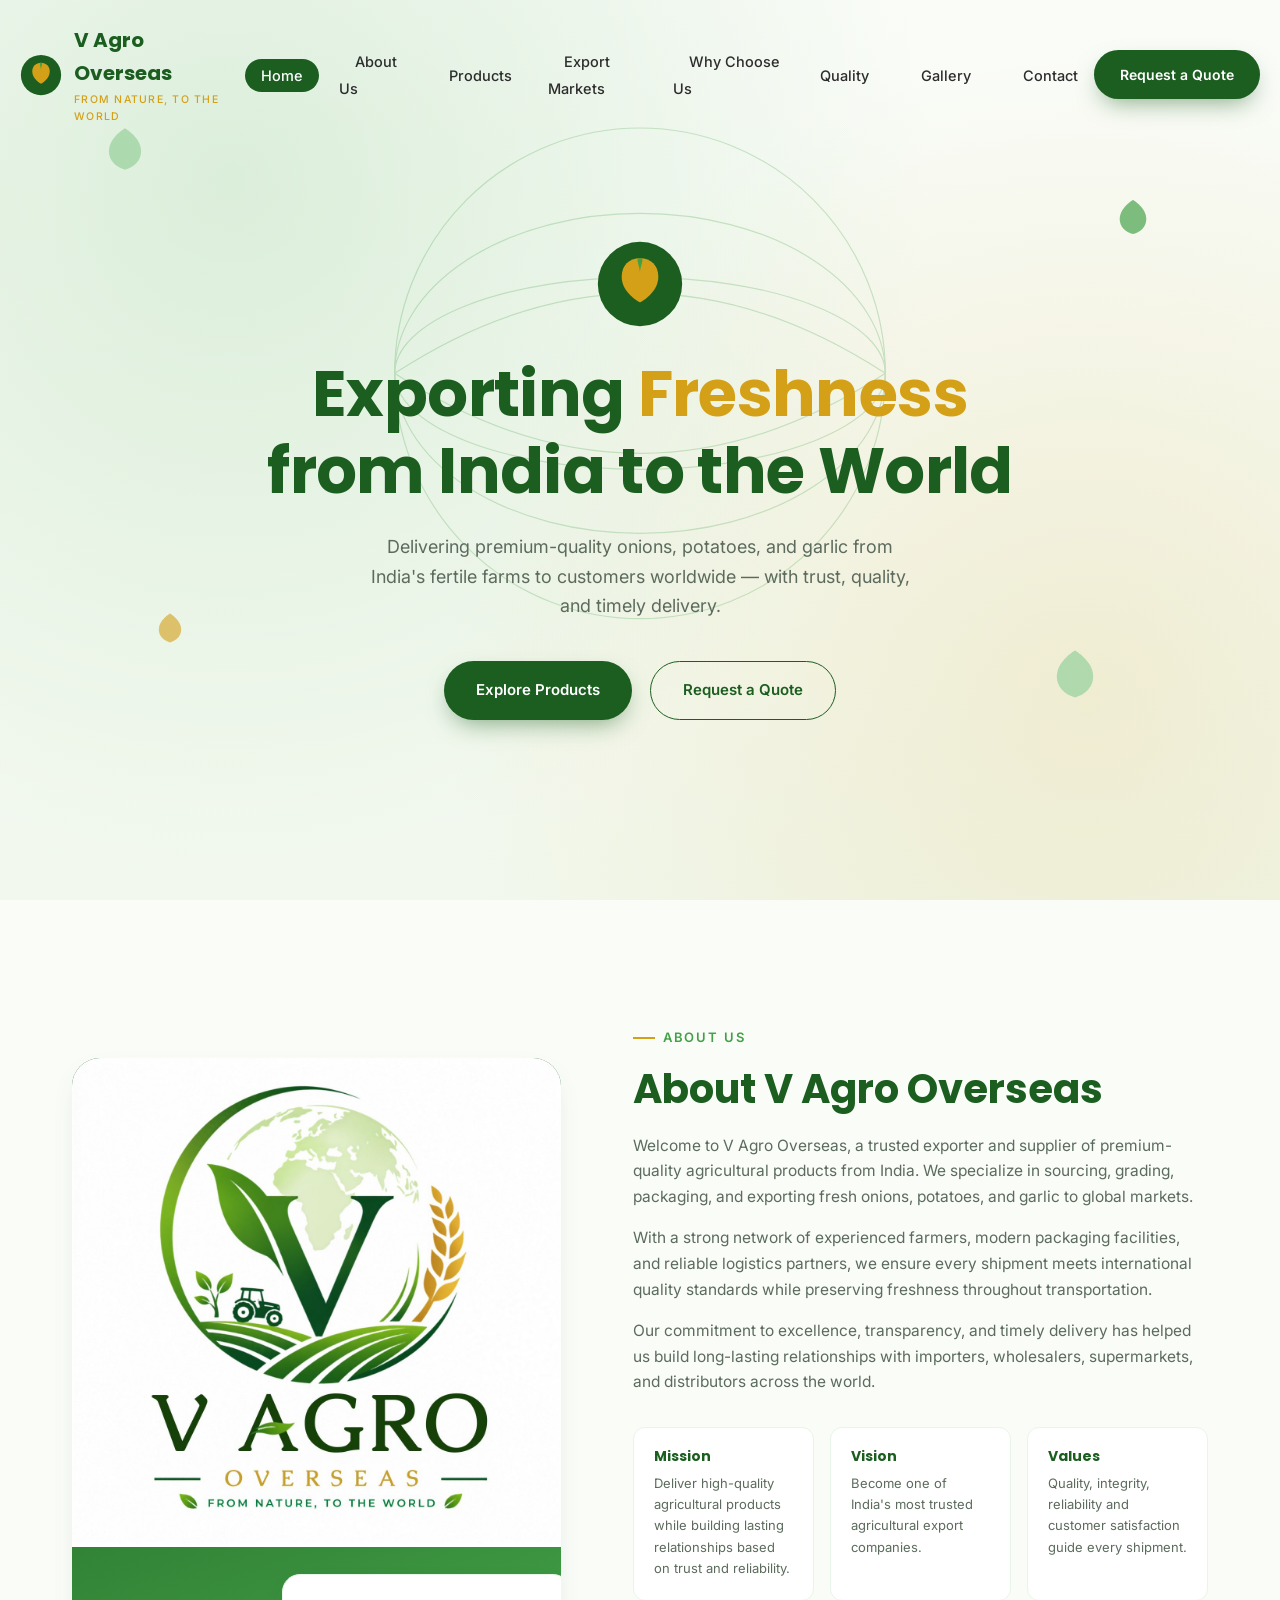
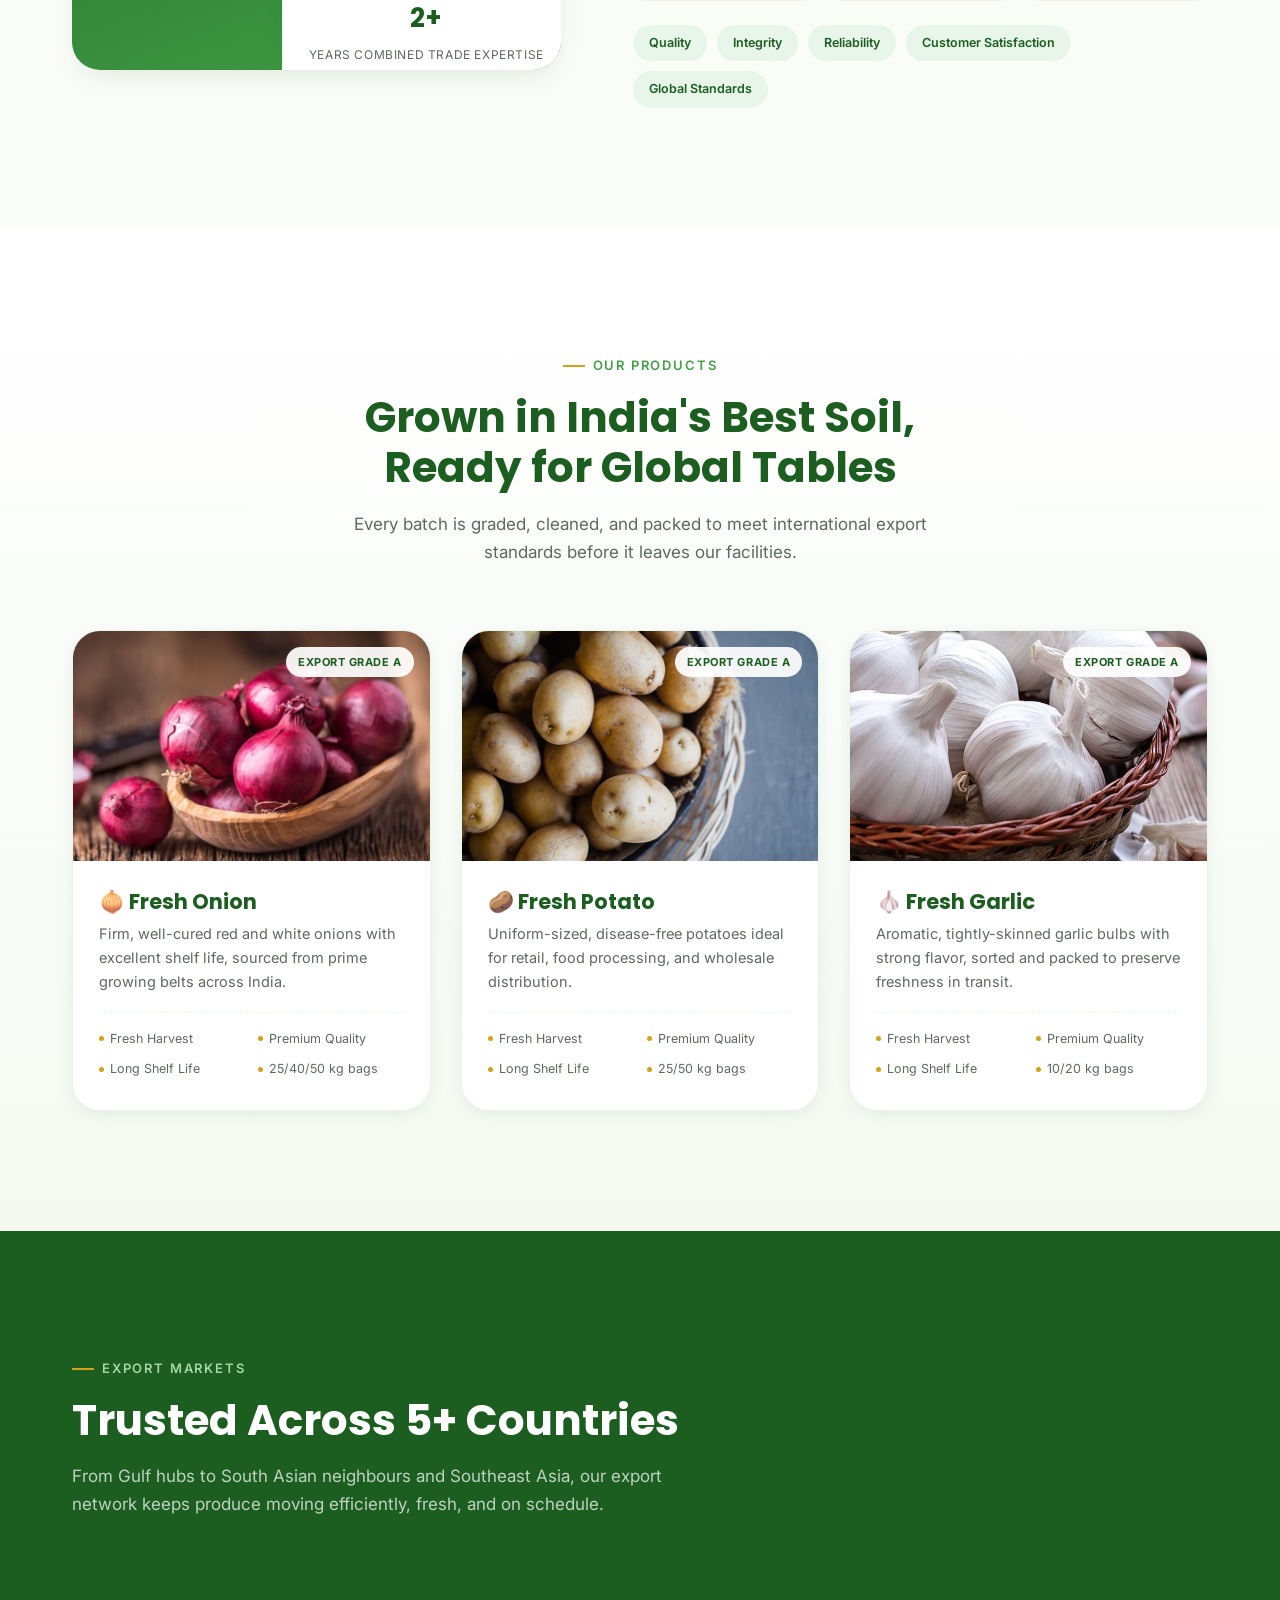
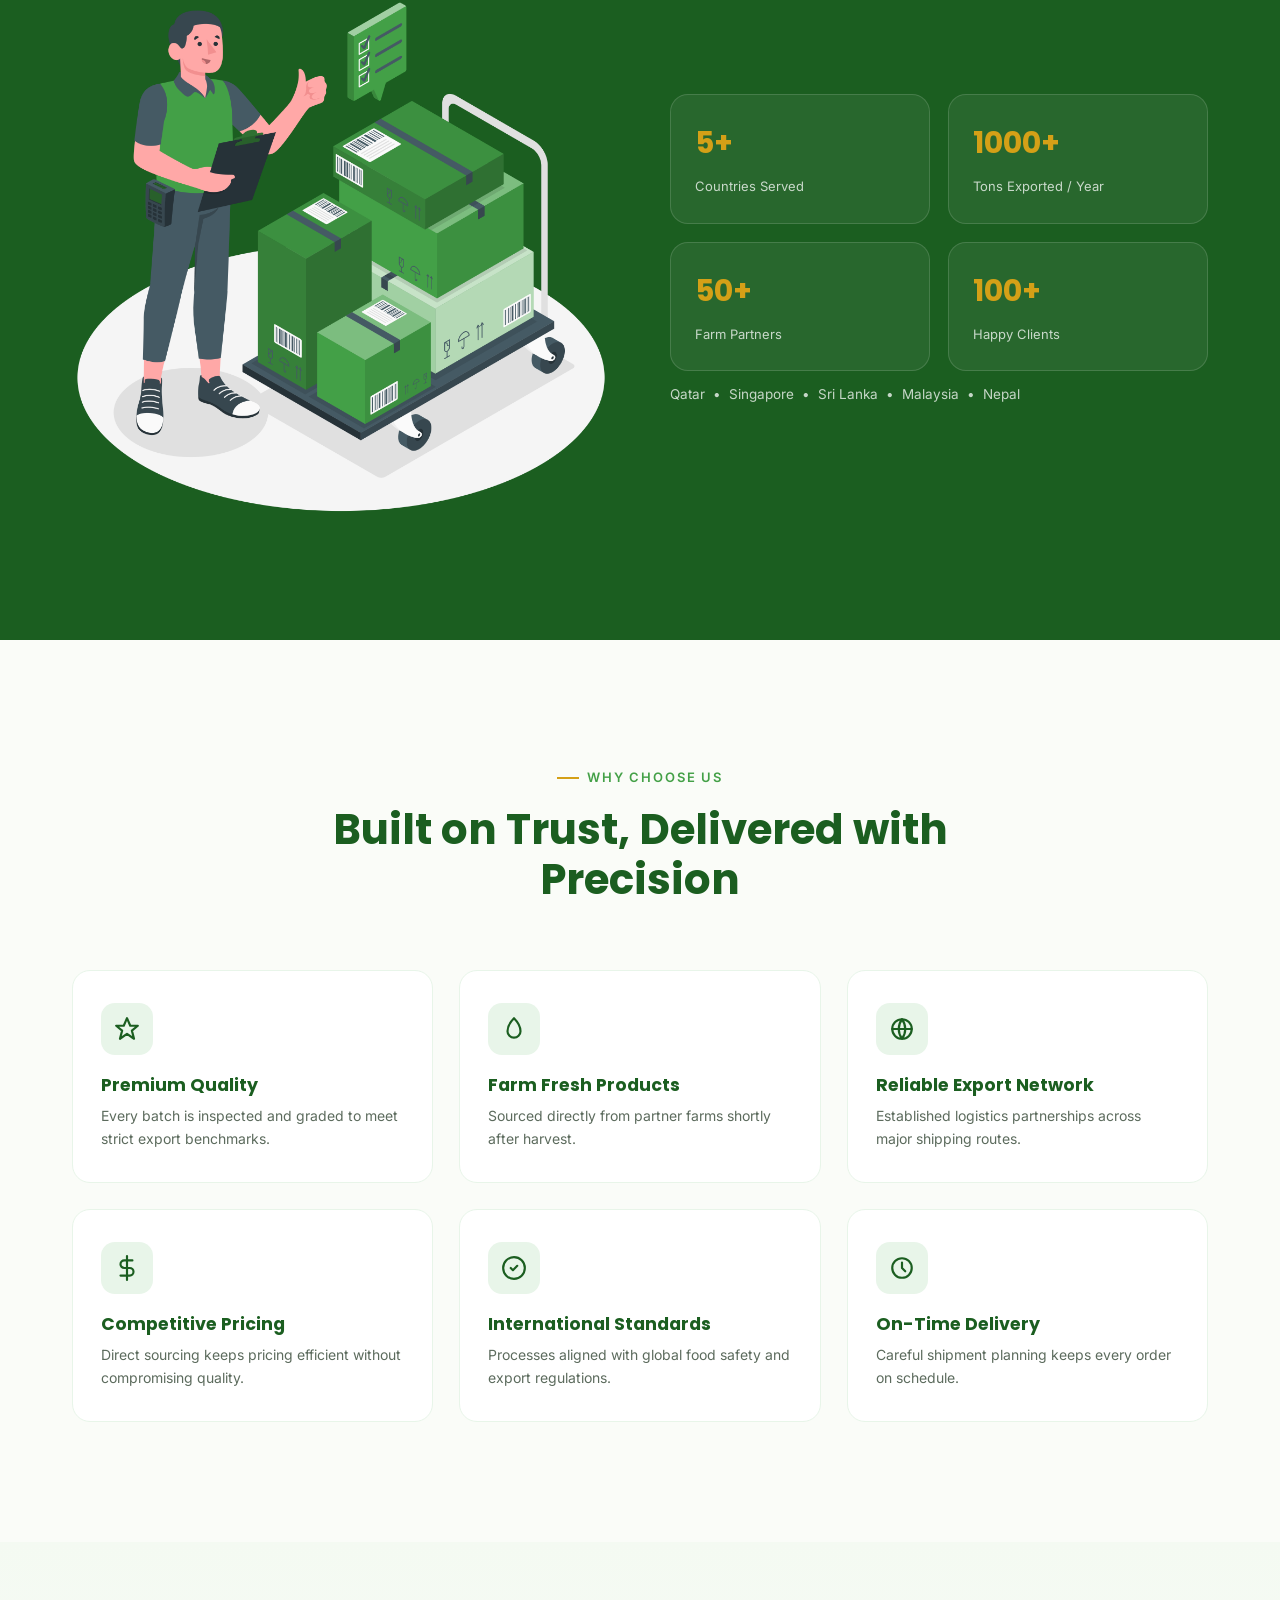
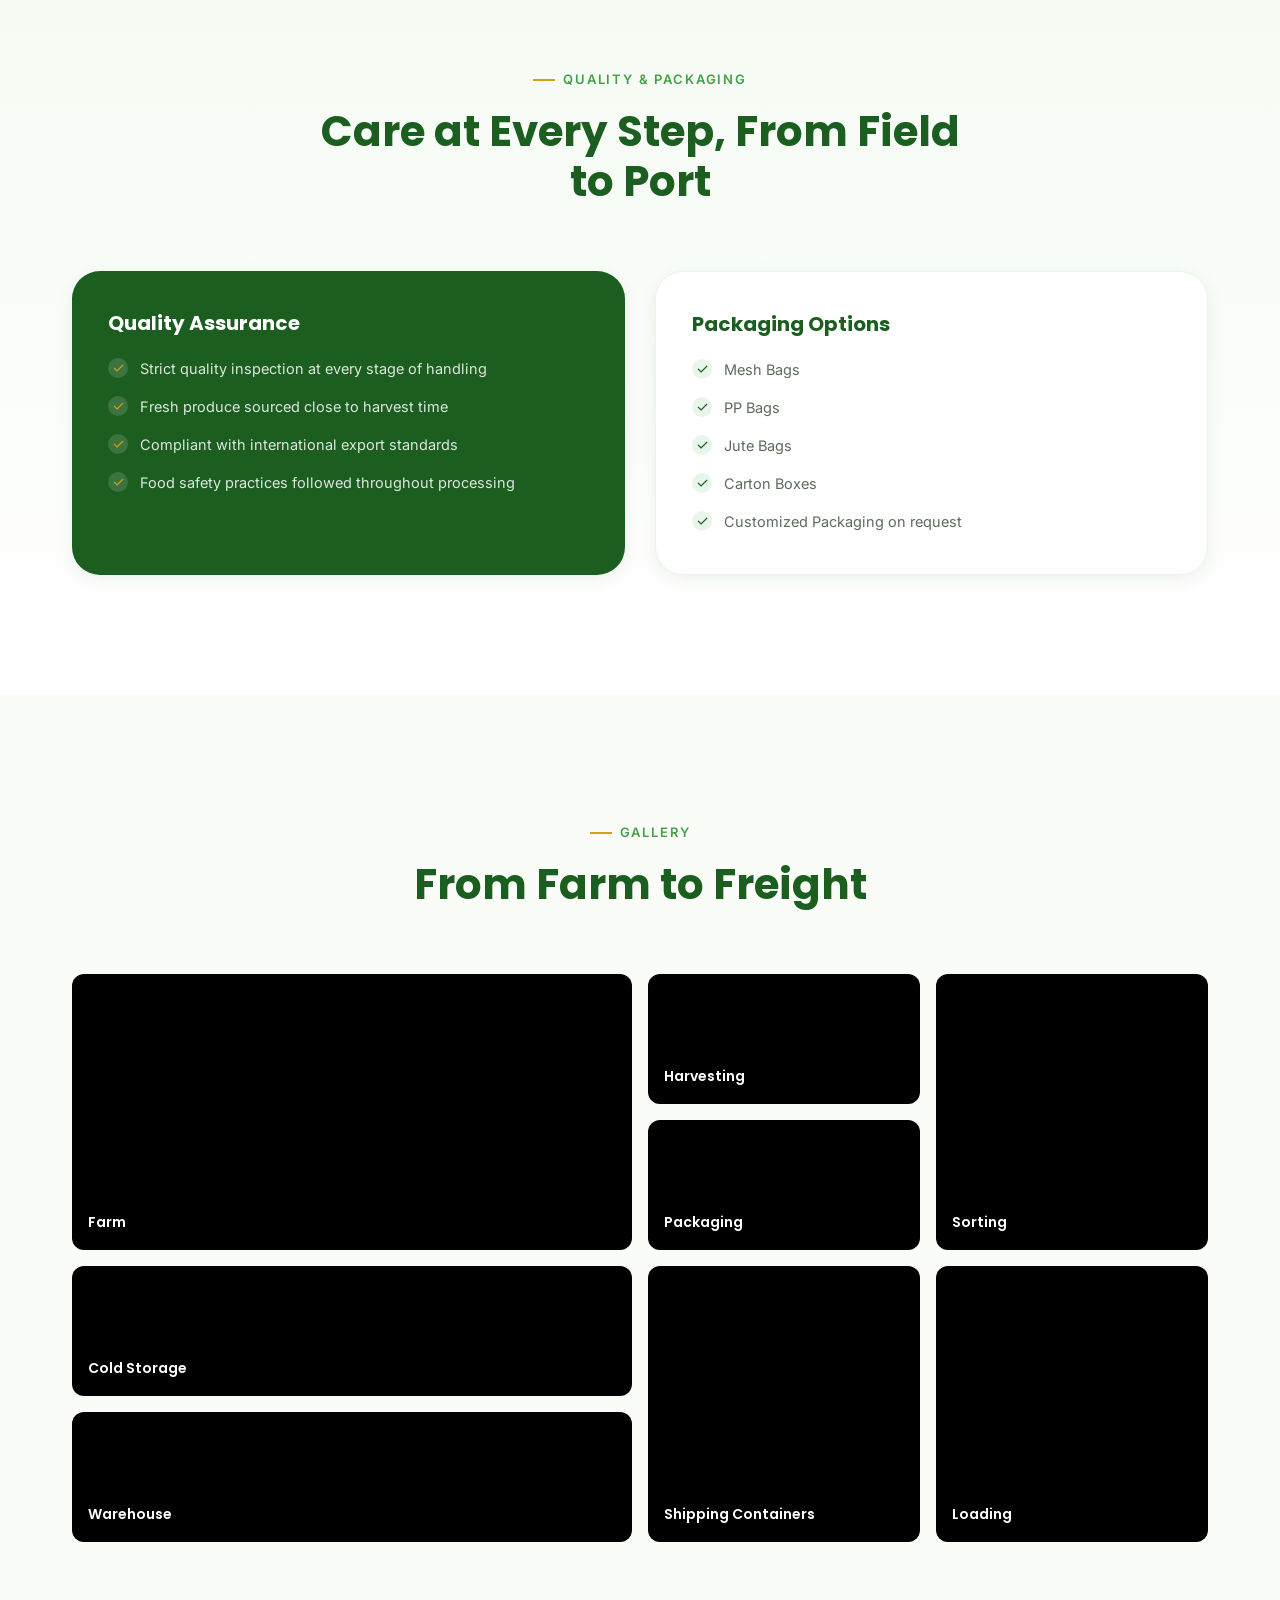
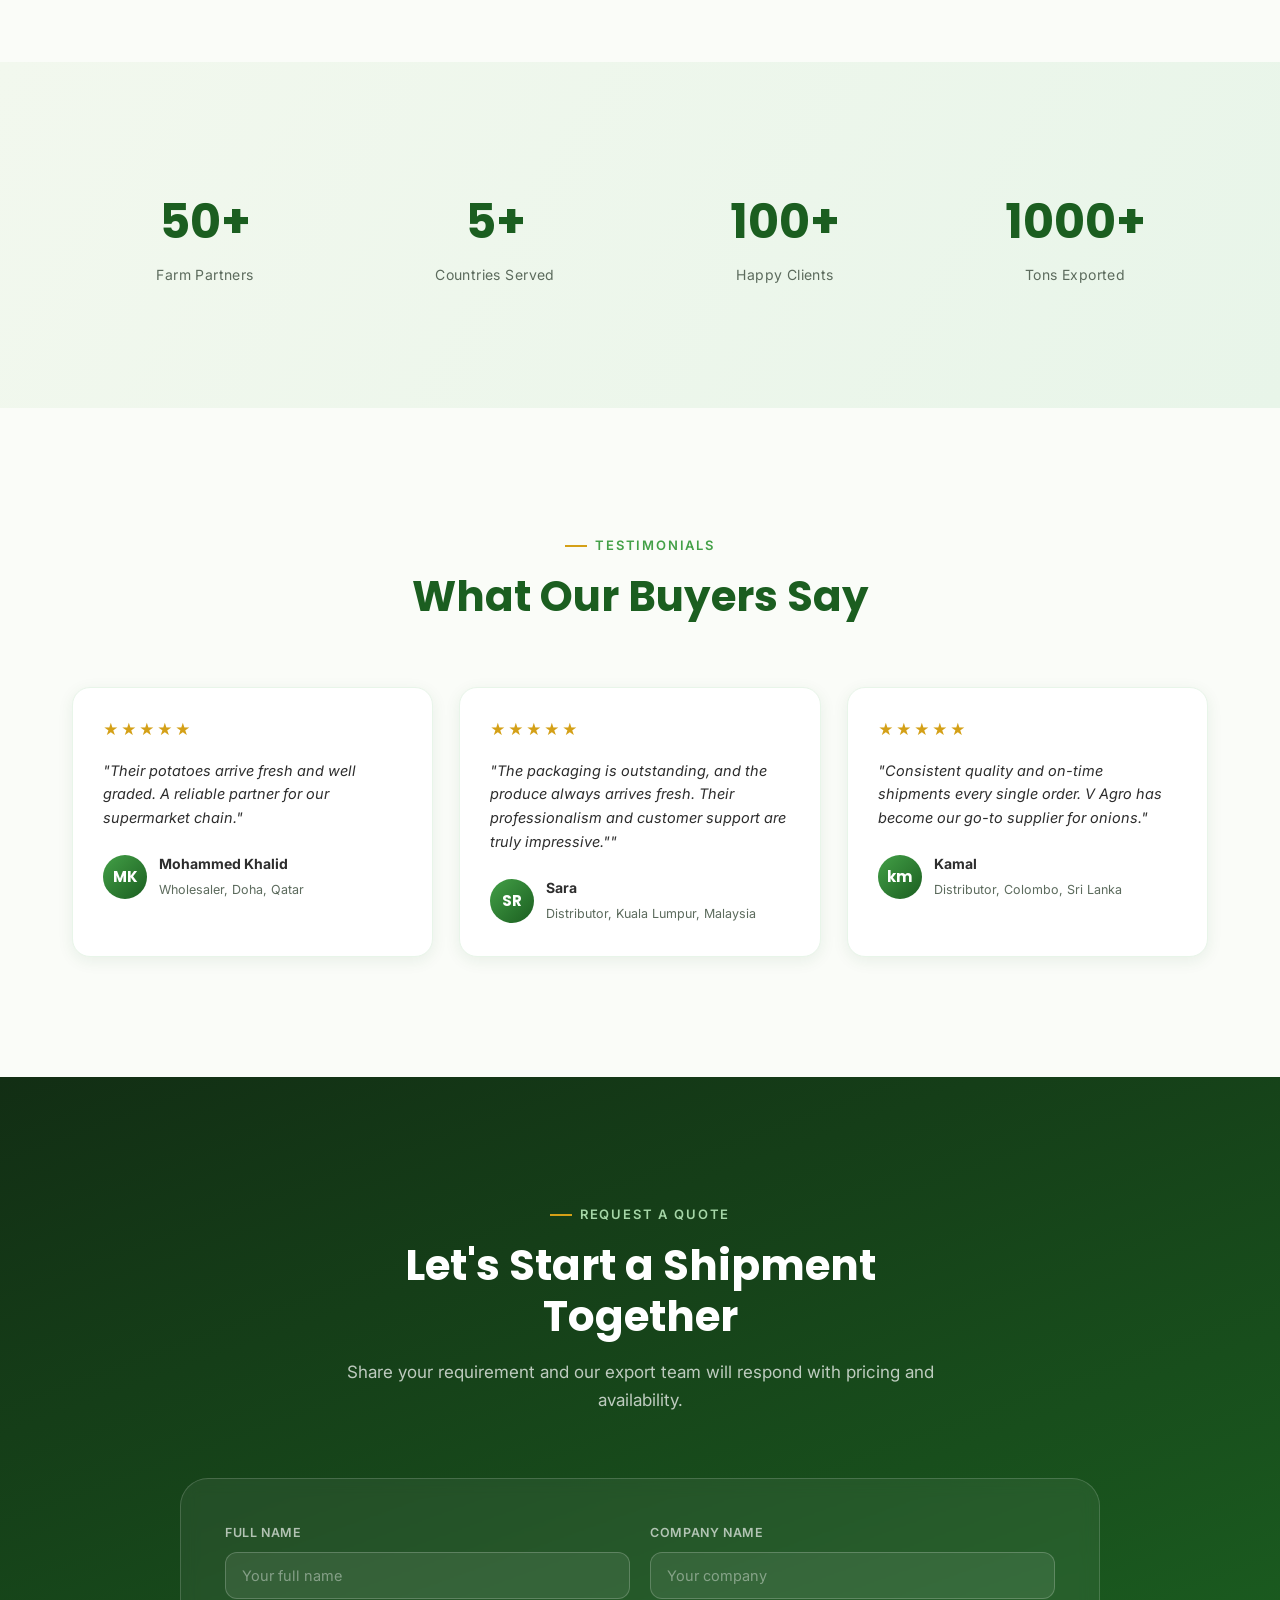
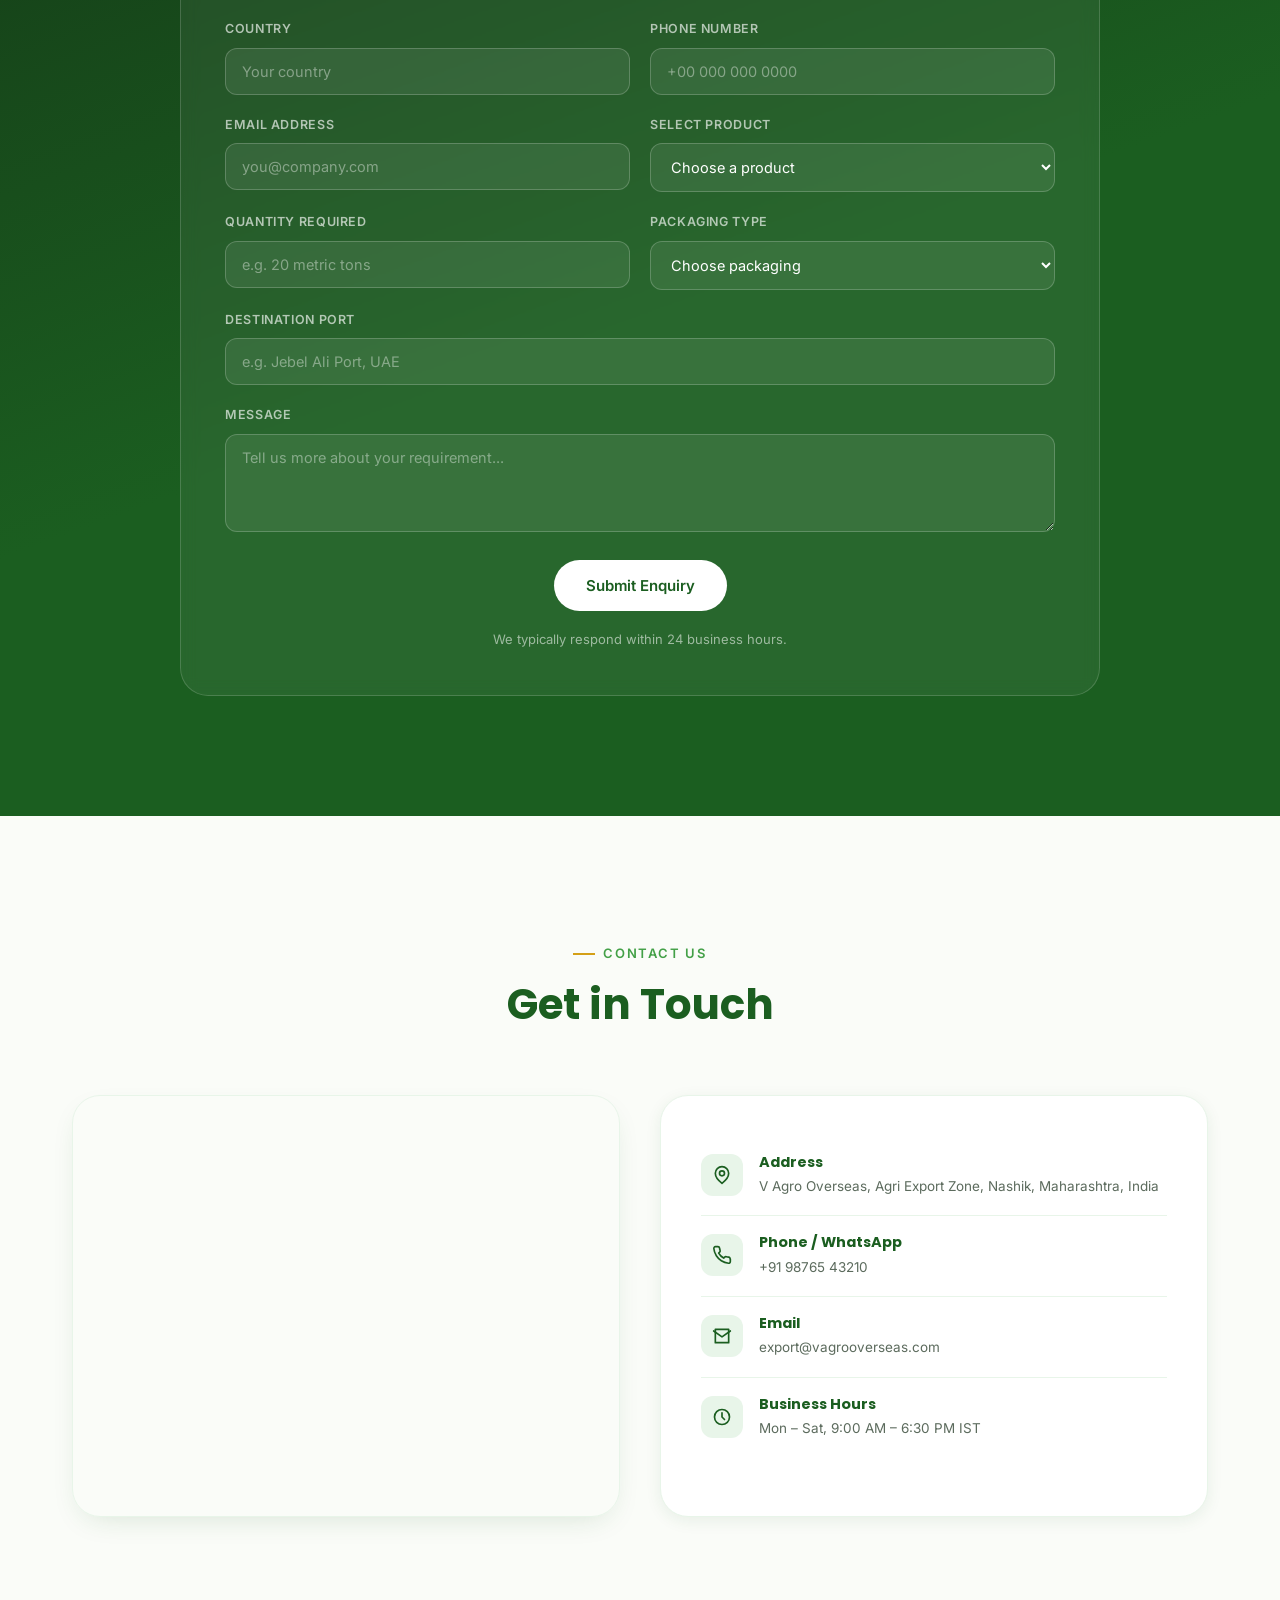
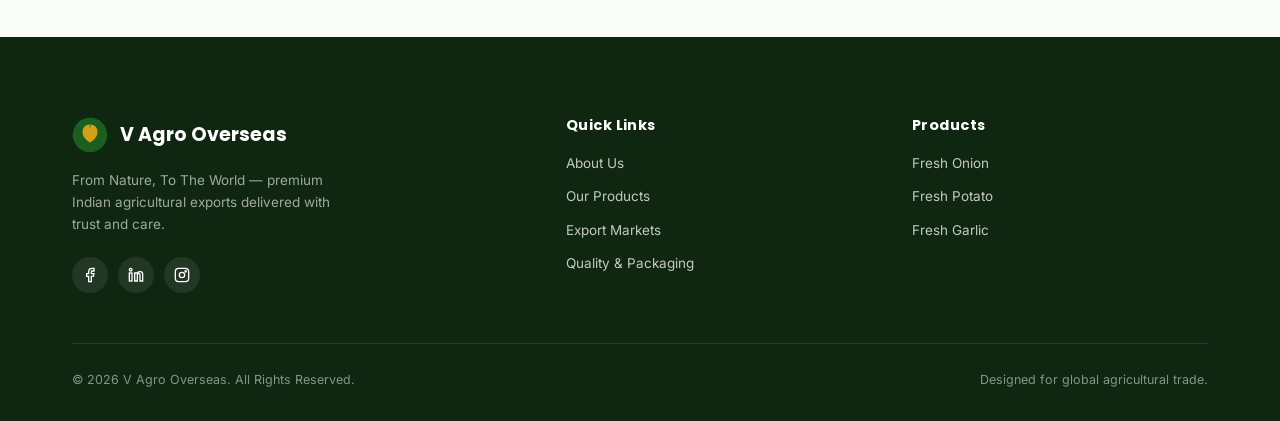
==== index.html @ 964841a9 "Rename vagro.html to index.html" ====
<!DOCTYPE html>
<html lang="en">

<head>
    <meta charset="UTF-8">
    <meta name="viewport" content="width=device-width, initial-scale=1.0">
    <title>V Agro Overseas | From Nature, To The World</title>
    <link rel="stylesheet" href="style.css">
    <meta name="description"
        content="V Agro Overseas — premium Indian exporter of fresh onions, potatoes and garlic to global markets. Trusted quality, reliable logistics, worldwide delivery.">
    <link rel="preconnect" href="https://fonts.googleapis.com">
    <link rel="preconnect" href="https://fonts.gstatic.com" crossorigin>
    <link
        href="https://fonts.googleapis.com/css2?family=Poppins:wght@500;600;700;800&family=Inter:wght@400;500;600;700&display=swap"
        rel="stylesheet">
    
    
</head>

<body>

    <!-- ================= NAV ================= -->
    <header id="siteHeader">
        <nav>
            <a href="#home" class="logo">
                <svg class="logo-mark" viewBox="0 0 48 48" fill="none">
                    <circle cx="24" cy="24" r="23" fill="#1B5E20" />
                    <path d="M24 34C24 34 14 29 14 20C14 14 18 10 24 10C30 10 34 14 34 20C34 29 24 34 24 34Z"
                        fill="#D4A017" />
                    <path d="M24 34C24 34 24 24 24 18C24 14 21 10 24 10C27 10 24 14 24 18C24 24 24 34 24 34Z"
                        fill="#43A047" />
                </svg>
                <span>V Agro Overseas<span class="logo-sub">From Nature, To The World</span></span>
            </a>
            <ul class="nav-links">
                <li><a href="#home" class="active-link">Home</a></li>
                <li><a href="#about">About Us</a></li>
                <li><a href="#products">Products</a></li>
                <li><a href="#markets">Export Markets</a></li>
                <li><a href="#why">Why Choose Us</a></li>
                <li><a href="#quality">Quality</a></li>
                <li><a href="#gallery">Gallery</a></li>
                <li><a href="#contact">Contact</a></li>
            </ul>
            <div class="nav-cta">
                <a href="#quote" class="btn btn-primary" style="padding:13px 26px;font-size:14px;">Request a Quote</a>
                <button class="burger" id="burgerBtn" aria-label="Menu"><span></span><span></span><span></span></button>
            </div>
        </nav>
    </header>

    <!-- ================= HERO ================= -->
    <section class="hero" id="home">
        <svg class="hero-watermark" viewBox="0 0 1200 700" preserveAspectRatio="xMidYMid slice">
            <g opacity="0.5" stroke="#43A047" stroke-width="1.1" fill="none">
                <circle cx="600" cy="350" r="230" />
                <ellipse cx="600" cy="350" rx="230" ry="90" />
                <ellipse cx="600" cy="350" rx="230" ry="150" />
                <path d="M370 350 Q 600 200 830 350" />
                <path d="M370 350 Q 600 500 830 350" />
            </g>
        </svg>
        <svg class="hero-leaf l1" viewBox="0 0 40 40" fill="none">
            <path d="M20 2C20 2 34 10 34 22C34 30 28 36 20 38C12 36 6 30 6 22C6 10 20 2 20 2Z" fill="#A5D6A7" />
        </svg>
        <svg class="hero-leaf l2" viewBox="0 0 40 40" fill="none">
            <path d="M20 2C20 2 34 10 34 22C34 30 28 36 20 38C12 36 6 30 6 22C6 10 20 2 20 2Z" fill="#D4A017"
                opacity=".7" />
        </svg>
        <svg class="hero-leaf l3" viewBox="0 0 40 40" fill="none">
            <path d="M20 2C20 2 34 10 34 22C34 30 28 36 20 38C12 36 6 30 6 22C6 10 20 2 20 2Z" fill="#43A047"
                opacity=".8" />
        </svg>
        <svg class="hero-leaf l4" viewBox="0 0 40 40" fill="none">
            <path d="M20 2C20 2 34 10 34 22C34 30 28 36 20 38C12 36 6 30 6 22C6 10 20 2 20 2Z" fill="#A5D6A7" />
        </svg>

        <div class="hero-inner">
            <svg class="hero-logo" viewBox="0 0 48 48" fill="none">
                <circle cx="24" cy="24" r="23" fill="#1B5E20" />
                <path d="M24 34C24 34 14 29 14 20C14 14 18 10 24 10C30 10 34 14 34 20C34 29 24 34 24 34Z"
                    fill="#D4A017" />
                <path d="M24 34C24 34 24 24 24 18C24 14 21 10 24 10C27 10 24 14 24 18C24 24 24 34 24 34Z"
                    fill="#43A047" />
            </svg>
            <h1>Exporting <span class="accent">Freshness</span><br>from India to the World</h1>
            <p class="sub">Delivering premium-quality onions, potatoes, and garlic from India's fertile farms to
                customers worldwide — with trust, quality, and timely delivery.</p>
            <div class="hero-ctas">
                <a href="#products" class="btn btn-primary">Explore Products</a>
                <a href="#quote" class="btn btn-outline">Request a Quote</a>
            </div>
        </div>
        
    </section>

    <!-- ================= ABOUT ================= -->
    <section id="about">
        <div class="container about-grid">
            <div class="about-visual reveal left">
               <img src="image/v agro.jpg.jpeg" alt="">
                <div class="about-badge">
                    <strong>2+</strong>
                    <span>Years Combined Trade Expertise</span>
                </div>
            </div>
            <div class="about-text reveal right">
                <span class="eyebrow">About Us</span>
                <h2>About V Agro Overseas</h2>
                <p>Welcome to V Agro Overseas, a trusted exporter and supplier of premium-quality agricultural products
                    from India. We specialize in sourcing, grading, packaging, and exporting fresh onions, potatoes, and
                    garlic to global markets.</p>
                <p>With a strong network of experienced farmers, modern packaging facilities, and reliable logistics
                    partners, we ensure every shipment meets international quality standards while preserving freshness
                    throughout transportation.</p>
                <p>Our commitment to excellence, transparency, and timely delivery has helped us build long-lasting
                    relationships with importers, wholesalers, supermarkets, and distributors across the world.</p>
                <div class="mvv">
                    <div class="mvv-card">
                        <h4>Mission</h4>
                        <p>Deliver high-quality agricultural products while building lasting relationships based on
                            trust and reliability.</p>
                    </div>
                    <div class="mvv-card">
                        <h4>Vision</h4>
                        <p>Become one of India's most trusted agricultural export companies.</p>
                    </div>
                    <div class="mvv-card">
                        <h4>Values</h4>
                        <p>Quality, integrity, reliability and customer satisfaction guide every shipment.</p>
                    </div>
                </div>
                <div class="values-row">
                    <span class="value-pill">Quality</span>
                    <span class="value-pill">Integrity</span>
                    <span class="value-pill">Reliability</span>
                    <span class="value-pill">Customer Satisfaction</span>
                    <span class="value-pill">Global Standards</span>
                </div>
            </div>
        </div>
    </section>

    <!-- ================= PRODUCTS ================= -->
    <section id="products" class="products-alt">
        <div class="container">
            <div class="section-head center reveal">
                <span class="eyebrow">Our Products</span>
                <h2>Grown in India's Best Soil, Ready for Global Tables</h2>
                <p>Every batch is graded, cleaned, and packed to meet international export standards before it leaves
                    our facilities.</p>
            </div>
            <div class="product-grid">

                <div class="product-card reveal zoom">
                    <div class="product-media">
                        <span class="product-grade">Export Grade A</span>
                        <img src="image/onion.jpg" alt="Onion Image">
                    </div>
                    <div class="product-body">
                        <h3>🧅 Fresh Onion</h3>
                        <p>Firm, well-cured red and white onions with excellent shelf life, sourced from prime growing
                            belts across India.</p>
                        <div class="spec-list">
                            <div>Fresh Harvest</div>
                            <div>Premium Quality</div>
                            <div>Long Shelf Life</div>
                            <div>25/40/50 kg bags</div>
                        </div>
                    </div>
                </div>

                <div class="product-card reveal zoom" style="transition-delay:.1s">
                    <div class="product-media" style="--card-color: linear-gradient(160deg,#C79A56,#8A652F);">
                        <span class="product-grade">Export Grade A</span>
                       <img src="image/potato.jpg" alt="Potato Image">
                    </div>
                    <div class="product-body">
                        <h3>🥔 Fresh Potato</h3>
                        <p>Uniform-sized, disease-free potatoes ideal for retail, food processing, and wholesale
                            distribution.</p>
                        <div class="spec-list">
                            <div>Fresh Harvest</div>
                            <div>Premium Quality</div>
                            <div>Long Shelf Life</div>
                            <div>25/50 kg bags</div>
                        </div>
                    </div>
                </div>

                <div class="product-card reveal zoom" style="transition-delay:.2s">
                    <div class="product-media" style="--card-color: linear-gradient(160deg,#E8E4D0,#B8AF8C);">
                        <span class="product-grade">Export Grade A</span>
                        <img src="image/garlic.jpg" alt="Garlic Image">
                    </div>
                    <div class="product-body">
                        <h3>🧄 Fresh Garlic</h3>
                        <p>Aromatic, tightly-skinned garlic bulbs with strong flavor, sorted and packed to preserve
                            freshness in transit.</p>
                        <div class="spec-list">
                            <div>Fresh Harvest</div>
                            <div>Premium Quality</div>
                            <div>Long Shelf Life</div>
                            <div>10/20 kg bags</div>
                        </div>
                    </div>
                </div>

            </div>
        </div>
    </section>

    <!-- ================= EXPORT MARKETS ================= -->
    <section id="markets" class="markets">
        <div class="container">
            <div class="section-head reveal">
                <span class="eyebrow">Export Markets</span>
                <h2>Trusted Across 5+ Countries</h2>
                <p>From Gulf hubs to South Asian neighbours and Southeast Asia, our export network keeps produce moving
                    efficiently, fresh, and on schedule.</p>
            </div>
            <div class="markets-grid">
                <img class="reveal zoom" src="image/checking.png" alt="Checking" width>
                <div class="reveal right">
                    <div class="market-stats">
                        <div class="market-stat"><strong>5+</strong><span>Countries Served</span></div>
                        <div class="market-stat"><strong>1000+</strong><span>Tons Exported / Year</span></div>
                        <div class="market-stat"><strong>50+</strong><span>Farm Partners</span></div>
                        <div class="market-stat"><strong>100+</strong><span>Happy Clients</span></div>
                    </div>
                    <p class="market-list"> Qatar &nbsp;•&nbsp;  Singapore
                        &nbsp;•&nbsp; Sri Lanka &nbsp;•&nbsp; Malaysia &nbsp;•&nbsp; Nepal</p>
                </div>
            </div>
        </div>
    </section>

    <!-- ================= WHY CHOOSE US ================= -->
    <section id="why">
        <div class="container">
            <div class="section-head center reveal">
                <span class="eyebrow">Why Choose Us</span>
                <h2>Built on Trust, Delivered with Precision</h2>
            </div>
            <div class="feature-grid">
                <div class="feature-card reveal">
                    <div class="feature-icon"><svg viewBox="0 0 24 24" fill="none" stroke-width="2"
                            stroke-linecap="round" stroke-linejoin="round">
                            <path d="M12 2l3 7h7l-5.5 4.5L18.5 21 12 16.5 5.5 21l2-7.5L2 9h7z" />
                        </svg></div>
                    <h3>Premium Quality</h3>
                    <p>Every batch is inspected and graded to meet strict export benchmarks.</p>
                </div>
                <div class="feature-card reveal" style="transition-delay:.05s">
                    <div class="feature-icon"><svg viewBox="0 0 24 24" fill="none" stroke-width="2"
                            stroke-linecap="round" stroke-linejoin="round">
                            <path d="M12 2C8 6 6 10 6 14a6 6 0 0012 0c0-4-2-8-6-12z" />
                        </svg></div>
                    <h3>Farm Fresh Products</h3>
                    <p>Sourced directly from partner farms shortly after harvest.</p>
                </div>
                <div class="feature-card reveal" style="transition-delay:.1s">
                    <div class="feature-icon"><svg viewBox="0 0 24 24" fill="none" stroke-width="2"
                            stroke-linecap="round" stroke-linejoin="round">
                            <circle cx="12" cy="12" r="9" />
                            <path d="M3 12h18M12 3a15 15 0 010 18 15 15 0 010-18z" />
                        </svg></div>
                    <h3>Reliable Export Network</h3>
                    <p>Established logistics partnerships across major shipping routes.</p>
                </div>
                <div class="feature-card reveal" style="transition-delay:.15s">
                    <div class="feature-icon"><svg viewBox="0 0 24 24" fill="none" stroke-width="2"
                            stroke-linecap="round" stroke-linejoin="round">
                            <path d="M12 1v22M17 5H9.5a3.5 3.5 0 000 7h5a3.5 3.5 0 010 7H6" />
                        </svg></div>
                    <h3>Competitive Pricing</h3>
                    <p>Direct sourcing keeps pricing efficient without compromising quality.</p>
                </div>
                <div class="feature-card reveal" style="transition-delay:.2s">
                    <div class="feature-icon"><svg viewBox="0 0 24 24" fill="none" stroke-width="2"
                            stroke-linecap="round" stroke-linejoin="round">
                            <path d="M9 12l2 2 4-4M12 2a10 10 0 100 20 10 10 0 000-20z" />
                        </svg></div>
                    <h3>International Standards</h3>
                    <p>Processes aligned with global food safety and export regulations.</p>
                </div>
                <div class="feature-card reveal" style="transition-delay:.25s">
                    <div class="feature-icon"><svg viewBox="0 0 24 24" fill="none" stroke-width="2"
                            stroke-linecap="round" stroke-linejoin="round">
                            <circle cx="12" cy="12" r="9" />
                            <path d="M12 7v5l3 3" />
                        </svg></div>
                    <h3>On-Time Delivery</h3>
                    <p>Careful shipment planning keeps every order on schedule.</p>
                </div>
            </div>
        </div>
    </section>

    <!-- ================= QUALITY & PACKAGING ================= -->
    <section id="quality" class="qp-alt">
        <div class="container">
            <div class="section-head center reveal">
                <span class="eyebrow">Quality & Packaging</span>
                <h2>Care at Every Step, From Field to Port</h2>
            </div>
            <div class="qp-grid">
                <div class="qp-card dark reveal left">
                    <h3>Quality Assurance</h3>
                    <ul class="qp-list">
                        <li><span class="qp-check">✓</span>Strict quality inspection at every stage of handling</li>
                        <li><span class="qp-check">✓</span>Fresh produce sourced close to harvest time</li>
                        <li><span class="qp-check">✓</span>Compliant with international export standards</li>
                        <li><span class="qp-check">✓</span>Food safety practices followed throughout processing</li>
                    </ul>
                </div>
                <div class="qp-card reveal right">
                    <h3>Packaging Options</h3>
                    <ul class="qp-list">
                        <li><span class="qp-check">✓</span>Mesh Bags</li>
                        <li><span class="qp-check">✓</span>PP Bags</li>
                        <li><span class="qp-check">✓</span>Jute Bags</li>
                        <li><span class="qp-check">✓</span>Carton Boxes</li>
                        <li><span class="qp-check">✓</span>Customized Packaging on request</li>
                    </ul>
                </div>
            </div>
        </div>
    </section>

    <!-- ================= GALLERY ================= -->
    <section id="gallery">
        <div class="container">
            <div class="section-head center reveal">
                <span class="eyebrow">Gallery</span>
                <h2>From Farm to Freight</h2>
            </div>
            <div class="gallery-grid">
                <div class="gtile g1 reveal zoom" style="--tint:linear-gradient(160deg,#3E7C3F,#1B5E20);">
                    <span>Farm</span></div>
                <div class="gtile g2 reveal zoom" style="--tint:linear-gradient(160deg,#7A9B4E,#4C6B2A);">
                    <span>Harvesting</span></div>
                <div class="gtile g3 reveal zoom" style="--tint:linear-gradient(160deg,#B8862F,#8A5F1E);">
                    <span>Sorting</span></div>
                <div class="gtile g4 reveal zoom" style="--tint:linear-gradient(160deg,#5D8F63,#2F5E33);">
                    <span>Packaging</span></div>
                <div class="gtile g5 reveal zoom" style="--tint:linear-gradient(160deg,#3D6E9C,#1F3F5C);"><span>Cold
                        Storage</span></div>
                <div class="gtile g6 reveal zoom" style="--tint:linear-gradient(160deg,#43A047,#1B5E20);"><span>Shipping
                        Containers</span></div>
                <div class="gtile g7 reveal zoom" style="--tint:linear-gradient(160deg,#9C7A3D,#6B4F21);">
                    <span>Loading</span></div>
                <div class="gtile g8 reveal zoom" style="--tint:linear-gradient(160deg,#4E6B4F,#28361F);">
                    <span>Warehouse</span></div>
            </div>
        </div>
    </section>

    <!-- ================= STATS ================= -->
    <section class="stats-band">
        <div class="container">
            <div class="stats-grid">
                <div class="stat-item reveal"><strong data-count="50">0</strong><span>Farm Partners</span></div>
                <div class="stat-item reveal" style="transition-delay:.05s"><strong
                        data-count="5">0</strong><span>Countries Served</span></div>
                <div class="stat-item reveal" style="transition-delay:.1s"><strong
                        data-count="100">0</strong><span>Happy Clients</span></div>
                <div class="stat-item reveal" style="transition-delay:.15s"><strong
                        data-count="1000">0</strong><span>Tons Exported</span></div>
            </div>
        </div>
    </section>

    <!-- ================= TESTIMONIALS ================= -->
    <section id="testimonials">
        <div class="container">
            <div class="section-head center reveal">
                <span class="eyebrow">Testimonials</span>
                <h2>What Our Buyers Say</h2>
            </div>
            <div class="testi-grid">
                <div class="testi-card reveal">
                    <div class="stars">★★★★★</div>
                     <p class="quote">"Their potatoes arrive fresh and well graded. A reliable partner for our
                        supermarket chain."</p>
                    <div class="testi-person">
                        <div class="testi-avatar">MK</div>
                        <div><strong>Mohammed Khalid</strong><span>Wholesaler, Doha, Qatar</span></div>
                    </div>
                </div>
                <div class="testi-card reveal" style="transition-delay:.05s">
                    <div class="stars">★★★★★</div>
                    <p class="quote">"The packaging is outstanding, and the produce always arrives fresh. Their professionalism and customer support are truly impressive.""</p>
                    <div class="testi-person">
                        <div class="testi-avatar">SR</div>
                        <div><strong>Sara</strong><span>Distributor, Kuala Lumpur, Malaysia</span></div>
                    </div>
                </div>
                <div class="testi-card reveal" style="transition-delay:.1s">
                    <div class="stars">★★★★★</div>
                     <p class="quote">"Consistent quality and on-time shipments every single order. V Agro has become our
                        go-to supplier for onions."</p>
                    <div class="testi-person">
                        <div class="testi-avatar">km</div>
                        <div><strong>Kamal</strong><span>Distributor, Colombo, Sri Lanka</span></div>
                    </div>
                </div>
            </div>
        </div>
    </section>

    <!-- ================= REQUEST A QUOTE ================= -->
    <section id="quote" class="quote-section">
        <div class="container">
            <div class="section-head center reveal">
                <span class="eyebrow">Request a Quote</span>
                <h2>Let's Start a Shipment Together</h2>
                <p>Share your requirement and our export team will respond with pricing and availability.</p>
            </div>

            <form class="quote-form reveal zoom" id="quoteForm">
                <div id="formFields">
                    <div class="form-grid">
                        <div class="form-field"><label>Full Name</label><input type="text" placeholder="Your full name"
                                required></div>
                        <div class="form-field"><label>Company Name</label><input type="text" placeholder="Your company"
                                required></div>
                        <div class="form-field"><label>Country</label><input type="text" placeholder="Your country"
                                required></div>
                        <div class="form-field"><label>Phone Number</label><input type="tel"
                                placeholder="+00 000 000 0000" required></div>
                        <div class="form-field"><label>Email Address</label><input type="email"
                                placeholder="you@company.com" required></div>
                        <div class="form-field"><label>Select Product</label>
                            <select required>
                                <option value="">Choose a product</option>
                                <option>Fresh Onion</option>
                                <option>Fresh Potato</option>
                                <option>Fresh Garlic</option>
                            </select>
                        </div>
                        <div class="form-field"><label>Quantity Required</label><input type="text"
                                placeholder="e.g. 20 metric tons"></div>
                        <div class="form-field"><label>Packaging Type</label>
                            <select>
                                <option value="">Choose packaging</option>
                                <option>Mesh Bags</option>
                                <option>PP Bags</option>
                                <option>Jute Bags</option>
                                <option>Carton Boxes</option>
                                <option>Customized Packaging</option>
                            </select>
                        </div>
                        <div class="form-field full"><label>Destination Port</label><input type="text"
                                placeholder="e.g. Jebel Ali Port, UAE"></div>
                        <div class="form-field full"><label>Message</label><textarea rows="4"
                                placeholder="Tell us more about your requirement..."></textarea></div>
                    </div>
                    <div class="form-submit"><button type="submit" class="btn btn-light">Submit Enquiry</button></div>
                    <p class="form-note">We typically respond within 24 business hours.</p>
                </div>

                <div class="success-msg" id="successMsg">
                    <div class="success-icon"><svg viewBox="0 0 24 24" fill="none" stroke="#1B5E20" stroke-width="2.5"
                            stroke-linecap="round" stroke-linejoin="round">
                            <path d="M20 6L9 17l-5-5" />
                        </svg></div>
                    <h3>Thank you for contacting V Agro Overseas.</h3>
                    <p>Our team will get back to you shortly.</p>
                </div>
            </form>
        </div>
    </section>

    <!-- ================= MAP + CONTACT ================= -->
    <section id="contact">
        <div class="container">
            <div class="section-head center reveal">
                <span class="eyebrow">Contact Us</span>
                <h2>Get in Touch</h2>
            </div>
            <div class="contact-grid">
                <div class="map-frame reveal left">
                    <iframe src="https://www.google.com/maps?q=Nashik,Maharashtra,India&output=embed" loading="lazy"
                        referrerpolicy="no-referrer-when-downgrade" title="V Agro Overseas location"></iframe>
                </div>
                <div class="contact-card reveal right">
                    <div class="contact-row">
                        <div class="contact-icon"><svg viewBox="0 0 24 24" fill="none" stroke-width="2"
                                stroke-linecap="round" stroke-linejoin="round">
                                <path d="M20 10c0 6-8 12-8 12S4 16 4 10a8 8 0 1116 0z" />
                                <circle cx="12" cy="10" r="3" />
                            </svg></div>
                        <div>
                            <h4>Address</h4>
                            <p>V Agro Overseas, Agri Export Zone, Nashik, Maharashtra, India</p>
                        </div>
                    </div>
                    <div class="contact-row">
                        <div class="contact-icon"><svg viewBox="0 0 24 24" fill="none" stroke-width="2"
                                stroke-linecap="round" stroke-linejoin="round">
                                <path
                                    d="M22 16.9v3a2 2 0 01-2.2 2 19.8 19.8 0 01-8.6-3 19.5 19.5 0 01-6-6 19.8 19.8 0 01-3-8.7A2 2 0 014.1 2h3a2 2 0 012 1.7c.1.9.3 1.8.6 2.7a2 2 0 01-.5 2.1L8 9.7a16 16 0 006 6l1.2-1.2a2 2 0 012.1-.5c.9.3 1.8.5 2.7.6a2 2 0 011.7 2.3z" />
                            </svg></div>
                        <div>
                            <h4>Phone / WhatsApp</h4>
                            <p>+91 98765 43210</p>
                        </div>
                    </div>
                    <div class="contact-row">
                        <div class="contact-icon"><svg viewBox="0 0 24 24" fill="none" stroke-width="2"
                                stroke-linecap="round" stroke-linejoin="round">
                                <path d="M4 4h16v16H4z" />
                                <path d="M22 6l-10 7L2 6" />
                            </svg></div>
                        <div>
                            <h4>Email</h4>
                            <p>export@vagrooverseas.com</p>
                        </div>
                    </div>
                    <div class="contact-row">
                        <div class="contact-icon"><svg viewBox="0 0 24 24" fill="none" stroke-width="2"
                                stroke-linecap="round" stroke-linejoin="round">
                                <circle cx="12" cy="12" r="9" />
                                <path d="M12 7v5l3 3" />
                            </svg></div>
                        <div>
                            <h4>Business Hours</h4>
                            <p>Mon – Sat, 9:00 AM – 6:30 PM IST</p>
                        </div>
                    </div>
                </div>
            </div>
        </div>
    </section>

    <!-- ================= FOOTER ================= -->
    <footer>
        <div class="container">
            <div class="footer-grid">
                <div>
                    <div class="footer-logo">
                        <svg width="36" height="36" viewBox="0 0 48 48" fill="none">
                            <circle cx="24" cy="24" r="23" fill="#1B5E20" />
                            <path d="M24 34C24 34 14 29 14 20C14 14 18 10 24 10C30 10 34 14 34 20C34 29 24 34 24 34Z"
                                fill="#D4A017" />
                            <path d="M24 34C24 34 24 24 24 18C24 14 21 10 24 10C27 10 24 14 24 18C24 24 24 34 24 34Z"
                                fill="#43A047" />
                        </svg>
                        V Agro Overseas
                    </div>
                    <p class="footer-tagline">From Nature, To The World — premium Indian agricultural exports delivered
                        with trust and care.</p>
                    <div class="social-row">
                        <a href="#" aria-label="Facebook"><svg viewBox="0 0 24 24" fill="none" stroke-width="2">
                                <path d="M18 2h-3a5 5 0 00-5 5v3H7v4h3v8h4v-8h3l1-4h-4V7a1 1 0 011-1h3z" />
                            </svg></a>
                        <a href="#" aria-label="LinkedIn"><svg viewBox="0 0 24 24" fill="none" stroke-width="2">
                                <rect x="2" y="9" width="4" height="12" />
                                <circle cx="4" cy="4" r="2" />
                                <path d="M10 9h4v2a4 4 0 018 0v10h-4v-9a2 2 0 00-4 0v9h-4z" />
                            </svg></a>
                        <a href="#" aria-label="Instagram"><svg viewBox="0 0 24 24" fill="none" stroke-width="2">
                                <rect x="2" y="2" width="20" height="20" rx="5" />
                                <circle cx="12" cy="12" r="4" />
                                <circle cx="17.5" cy="6.5" r="1" />
                            </svg></a>
                    </div>
                </div>
                <div class="footer-col">
                    <h4>Quick Links</h4>
                    <ul>
                        <li><a href="#about">About Us</a></li>
                        <li><a href="#products">Our Products</a></li>
                        <li><a href="#markets">Export Markets</a></li>
                        <li><a href="#quality">Quality & Packaging</a></li>
                    </ul>
                </div>
                <div class="footer-col">
                    <h4>Products</h4>
                    <ul>
                        <li><a href="#products">Fresh Onion</a></li>
                        <li><a href="#products">Fresh Potato</a></li>
                        <li><a href="#products">Fresh Garlic</a></li>
                       
                    </ul>
                </div>
                <!-- <div class="footer-col">
                    <h4>Stay Updated</h4>
                    <p class="footer-tagline" style="margin-bottom:14px;">Subscribe for export updates and market
                        insights.</p>
                    <div class="newsletter">
                        <input type="email" placeholder="Your email">
                        <button type="button">Join</button>
                    </div>
                </div> -->
            </div>
            <div class="footer-bottom">
                <span>© 2026 V Agro Overseas. All Rights Reserved.</span>
                <span>Designed for global agricultural trade.</span>
            </div>
        </div>
    </footer>

    <script>
        // Sticky header
        const header = document.getElementById('siteHeader');
        window.addEventListener('scroll', () => {
            header.classList.toggle('scrolled', window.scrollY > 40);
        });

        // Active link highlighting on scroll (Scroll Spy)
        const sections = document.querySelectorAll('section, header');
        const navAnchorEls = document.querySelectorAll('.nav-links a');

        window.addEventListener('scroll', () => {
            let currentSectionId = '';
            const scrollPos = window.scrollY + 120; // offset for sticky header

            sections.forEach(section => {
                const sectionTop = section.offsetTop;
                const sectionHeight = section.offsetHeight;
                if (scrollPos >= sectionTop && scrollPos < sectionTop + sectionHeight) {
                    currentSectionId = section.getAttribute('id');
                }
            });

            navAnchorEls.forEach(a => {
                a.classList.remove('active-link');
                if (a.getAttribute('href') === `#${currentSectionId}`) {
                    a.classList.add('active-link');
                }
            });
        });

        // Reveal on scroll
        const revealEls = document.querySelectorAll('.reveal');
        const io = new IntersectionObserver((entries) => {
            entries.forEach(e => { if (e.isIntersecting) { e.target.classList.add('in'); io.unobserve(e.target); } });
        }, { threshold: 0.15 });
        revealEls.forEach(el => io.observe(el));

        // Counter animation
        const counters = document.querySelectorAll('[data-count]');
        const counterIO = new IntersectionObserver((entries) => {
            entries.forEach(entry => {
                if (entry.isIntersecting) {
                    const el = entry.target;
                    const target = parseInt(el.dataset.count, 10);
                    let current = 0;
                    const duration = 1400;
                    const startTime = performance.now();
                    function tick(now) {
                        const progress = Math.min((now - startTime) / duration, 1);
                        current = Math.floor(progress * target);
                        el.textContent = current + (progress >= 1 ? '+' : '');
                        if (progress < 1) requestAnimationFrame(tick);
                    }
                    requestAnimationFrame(tick);
                    counterIO.unobserve(el);
                }
            });
        }, { threshold: 0.5 });
        counters.forEach(c => counterIO.observe(c));

        // Orbit nodes (export markets)
        const countries = [
            "UAE", "Saudi Arabia", "Qatar", "Kuwait", "Oman", "Bahrain",
            "Malaysia", "Singapore", "Sri Lanka", "Bangladesh", "Nepal"
        ];
        const orbitWrap = document.getElementById('orbitWrap');
        if (orbitWrap) {
            const radiusPct = 44;
            countries.forEach((name, i) => {
                const angle = (i / countries.length) * 2 * Math.PI - Math.PI / 2;
                const x = 50 + radiusPct * Math.cos(angle);
                const y = 50 + radiusPct * Math.sin(angle);
                const node = document.createElement('div');
                node.className = 'node';
                node.style.left = x + '%';
                node.style.top = y + '%';
                node.style.animationDelay = (i * 0.15) + 's';
                node.innerHTML = name + '<span class="pulse" style="animation-delay:' + (i * 0.2) + 's"></span>';
                orbitWrap.appendChild(node);
            });
        }

        // Quote form submit
        const quoteForm = document.getElementById('quoteForm');
        quoteForm.addEventListener('submit', function (e) {
            e.preventDefault();
            document.getElementById('formFields').style.display = 'none';
            document.getElementById('successMsg').classList.add('show');
        });

        // Mobile burger -> toggle class for slide-down animation and state control
        const burgerBtn = document.getElementById('burgerBtn');
        const navLinks = document.querySelectorAll('.nav-links a');
        
        burgerBtn.addEventListener('click', () => {
            header.classList.toggle('nav-active');
            if (header.classList.contains('nav-active')) {
                document.body.style.overflow = 'hidden';
            } else {
                document.body.style.overflow = '';
            }
        });

        // Close menu and restore scroll when link is clicked
        navLinks.forEach(link => {
            link.addEventListener('click', () => {
                header.classList.remove('nav-active');
                document.body.style.overflow = '';
            });
        });
    </script>

</body>

</html>
---- style.css ----
:root {
            --primary-green: #1B5E20;
            --secondary-green: #43A047;
            --light-green: #A5D6A7;
            --gold: #D4A017;
            --bg: #FAFCF8;
            --white: #FFFFFF;
            --text: #2D2D2D;
            --text-soft: #5C6B5D;
            --border: #E8F5E9;
            --shadow: 0 10px 30px -12px rgba(27, 94, 32, 0.18);
            --shadow-soft: 0 4px 16px rgba(27, 94, 32, 0.08);
            --radius-lg: 28px;
            --radius-md: 18px;
            --radius-sm: 12px;
            --ease: cubic-bezier(.22, 1, .36, 1);
        }

        * {
            margin: 0;
            padding: 0;
            box-sizing: border-box;
        }

        html {
            scroll-behavior: smooth;
        }

        body {
            font-family: 'Inter', sans-serif;
            background: var(--bg);
            color: var(--text);
            line-height: 1.65;
            overflow-x: hidden;
        }

        h1,
        h2,
        h3,
        h4 {
            font-family: 'Poppins', sans-serif;
            font-weight: 700;
            color: var(--primary-green);
            line-height: 1.2;
        }

        a {
            text-decoration: none;
            color: inherit;
        }

        ul {
            list-style: none;
        }

        img,
        svg {
            display: block;
            max-width: 100%;
        }

        .container {
            max-width: 1200px;
            margin: 0 auto;
            padding: 0 32px;
        }

        section {
            padding: 120px 0;
            position: relative;
        }

        .eyebrow {
            display: inline-flex;
            align-items: center;
            gap: 8px;
            font-family: 'Inter', sans-serif;
            font-weight: 600;
            font-size: 13px;
            letter-spacing: .14em;
            text-transform: uppercase;
            color: var(--secondary-green);
            margin-bottom: 16px;
        }

        .eyebrow::before {
            content: "";
            width: 22px;
            height: 2px;
            background: var(--gold);
            display: inline-block;
        }

        .section-head {
            max-width: 640px;
            margin-bottom: 64px;
        }

        .section-head.center {
            margin-left: auto;
            margin-right: auto;
            text-align: center;
        }

        .section-head h2 {
            font-size: clamp(28px, 3.6vw, 42px);
            margin-bottom: 16px;
        }

        .section-head p {
            color: var(--text-soft);
            font-size: 17px;
        }

        .btn {
            display: inline-flex;
            align-items: center;
            justify-content: center;
            gap: 10px;
            padding: 16px 32px;
            border-radius: 100px;
            font-weight: 600;
            font-size: 15px;
            font-family: 'Inter', sans-serif;
            cursor: pointer;
            border: none;
            transition: transform .35s var(--ease), box-shadow .35s var(--ease), background .3s;
            white-space: nowrap;
        }

        .btn-primary {
            background: var(--primary-green);
            color: #fff;
            box-shadow: 0 10px 24px -8px rgba(27, 94, 32, .55);
        }

        .btn-primary:hover {
            transform: translateY(-3px);
            box-shadow: 0 16px 30px -8px rgba(27, 94, 32, .6);
            background: #164a1b;
        }

        .btn-outline {
            background: transparent;
            color: var(--primary-green);
            border: 1.5px solid var(--primary-green);
        }

        .btn-outline:hover {
            background: var(--primary-green);
            color: #fff;
            transform: translateY(-3px);
        }

        .btn-light {
            background: #fff;
            color: var(--primary-green);
        }

        .btn-light:hover {
            transform: translateY(-3px);
            box-shadow: 0 12px 26px -8px rgba(0, 0, 0, .25);
        }

        /* ---------- reveal animations ---------- */
        .reveal {
            opacity: 0;
            transform: translateY(28px);
            transition: opacity .8s var(--ease), transform .8s var(--ease);
        }

        .reveal.left {
            transform: translateX(-36px);
        }

        .reveal.right {
            transform: translateX(36px);
        }

        .reveal.zoom {
            transform: scale(.92);
        }

        .reveal.in {
            opacity: 1;
            transform: translate(0, 0) scale(1);
        }

        @media (prefers-reduced-motion: reduce) {
            .reveal {
                transition: none;
                opacity: 1;
                transform: none;
            }

            * {
                animation-duration: .01ms !important;
                animation-iteration-count: 1 !important;
            }
        }

        /* ---------- Nav ---------- */
        /* ---------- Nav ---------- */
        header {
            position: fixed;
            top: 0;
            left: 0;
            right: 0;
            z-index: 1000;
            padding: 24px 0;
            background: transparent;
            border-bottom: 1px solid transparent;
            transition: background .4s var(--ease), border-color .4s var(--ease), box-shadow .4s var(--ease), padding .4s var(--ease);
        }

        header.scrolled {
            background: rgba(255, 255, 255, 0.82);
            backdrop-filter: blur(16px);
            -webkit-backdrop-filter: blur(16px);
            border-bottom: 1px solid rgba(232, 245, 233, 0.7);
            box-shadow: 0 8px 30px rgba(27, 94, 32, 0.05);
            padding: 16px 0;
        }

        header.nav-active {
            background: #ffffff !important;
            backdrop-filter: none;
            -webkit-backdrop-filter: none;
            border-bottom: 1.5px solid var(--border);
            box-shadow: 0 10px 30px rgba(0, 0, 0, 0.05);
        }

        nav {
            display: flex;
            align-items: center;
            justify-content: space-evenly;
            max-width: 100%;
            margin: 0 auto;
            padding: 0 20px;
            position: relative;
        }

        .logo {
            display: flex;
            align-items: center;
            gap: 12px;
            font-family: 'Poppins', sans-serif;
            font-weight: 700;
            font-size: 20px;
            color: var(--primary-green);
            z-index: 1100;
        }

        .logo-mark {
            width: 42px;
            height: 42px;
            flex-shrink: 0;
        }

        .logo-sub {
            display: block;
            font-family: 'Inter', sans-serif;
            font-weight: 500;
            font-size: 10.5px;
            letter-spacing: .12em;
            color: var(--gold);
            text-transform: uppercase;
            margin-top: 1px;
        }

        .nav-links {
            display: flex;
            align-items: center;
            gap: 20px;
        }

        .nav-links a {
            font-size: 14.5px;
            font-weight: 500;
            color: var(--text);
            position: relative;
            padding: 8px 16px;
            border-radius: 100px;
            transition: color .3s, background-color .3s;
        }

        .nav-links a:hover {
            color: var(--primary-green);
            background-color: var(--border);
        }

        .nav-links li a.active-link {
            color: #fff;
            background-color: var(--primary-green);
        }

        .nav-cta {
            display: flex;
            align-items: center;
            gap: 18px;
            z-index: 1100;
        }

        .burger {
            display: none;
            flex-direction: column;
            justify-content: space-between;
            width: 28px;
            height: 18px;
            cursor: pointer;
            background: none;
            border: none;
            padding: 0;
        }

        .burger span {
            width: 100%;
            height: 2px;
            background: var(--primary-green);
            border-radius: 2px;
            transition: transform .3s var(--ease), opacity .3s var(--ease), background-color .3s;
        }

        /* Burger Open State Animation */
        header.nav-active .burger span:nth-child(1) {
            transform: translateY(8px) rotate(45deg);
        }

        header.nav-active .burger span:nth-child(2) {
            opacity: 0;
            transform: scaleX(0);
        }

        header.nav-active .burger span:nth-child(3) {
            transform: translateY(-8px) rotate(-45deg);
        }

        /* ---------- Hero ---------- */
        .hero {
            position: relative;
            min-height: 100vh;
            display: flex;
            align-items: center;
            justify-content: center;
            padding: 160px 32px 100px;
            text-align: center;
            overflow: hidden;
            background:
                radial-gradient(circle at 18% 20%, rgba(165, 214, 167, .35), transparent 55%),
                radial-gradient(circle at 85% 78%, rgba(212, 160, 23, .14), transparent 50%),
                linear-gradient(180deg, #FAFCF8 0%, #F2F8EE 100%);
        }

        .hero-watermark {
            position: absolute;
            inset: 0;
            z-index: 0;
            opacity: .5;
        }

        .hero-leaf {
            position: absolute;
            opacity: .85;
            animation: float 9s ease-in-out infinite;
        }

        .hero-leaf.l1 {
            top: 14%;
            left: 8%;
            width: 46px;
            animation-delay: 0s;
        }

        .hero-leaf.l2 {
            top: 68%;
            left: 12%;
            width: 32px;
            animation-delay: 1.4s;
        }

        .hero-leaf.l3 {
            top: 22%;
            right: 10%;
            width: 38px;
            animation-delay: .7s;
        }

        .hero-leaf.l4 {
            top: 72%;
            right: 14%;
            width: 52px;
            animation-delay: 2.1s;
        }

        @keyframes float {

            0%,
            100% {
                transform: translateY(0) rotate(0deg);
            }

            50% {
                transform: translateY(-22px) rotate(8deg);
            }
        }

        .hero-inner {
            position: relative;
            z-index: 2;
            max-width: 780px;
            margin: 0 auto;
            display: flex;
            flex-direction: column;
            align-items: center;
        }

        .hero-logo {
            width: 88px;
            height: 88px;
            margin-bottom: 28px;
            animation: fadeDown 1s var(--ease);
        }

        .hero h1 {
            font-size: clamp(34px, 5.6vw, 64px);
            letter-spacing: -.01em;
            margin-bottom: 22px;
            animation: fadeDown 1s var(--ease) .1s both;
        }

        .hero h1 .accent {
            color: var(--gold);
        }

        .hero p.sub {
            font-size: 18px;
            color: var(--text-soft);
            max-width: 560px;
            margin-bottom: 40px;
            animation: fadeDown 1s var(--ease) .2s both;
        }

        .hero-ctas {
            display: flex;
            gap: 18px;
            flex-wrap: wrap;
            justify-content: center;
            animation: fadeDown 1s var(--ease) .3s both;
        }

        @keyframes fadeDown {
            from {
                opacity: 0;
                transform: translateY(-18px);
            }

            to {
                opacity: 1;
                transform: translateY(0);
            }
        }

        

        /* ---------- About ---------- */
        .about-grid {
            display: grid;
            grid-template-columns: .85fr 1fr;
            gap: 72px;
            align-items: center;
        }

        .about-visual {
            position: relative;
            aspect-ratio: 4/5;
            border-radius: var(--radius-lg);
            overflow: hidden;
            background: linear-gradient(160deg, var(--primary-green), #2E7D32 55%, var(--secondary-green));
            box-shadow: var(--shadow);
        }

      
        .about-badge {
            position: absolute;
            bottom: -20px;
            right:-10px;
            background: #fff;
            border-radius: var(--radius-md);
            padding: 22px 26px;
            box-shadow: var(--shadow);
            text-align: center;
            border: 1px solid var(--border);
            text-align: center;
          
        }

        .about-badge strong {
            display: block;
            font-family: 'Poppins', sans-serif;
            font-size: 26px;
            color: var(--primary-green);
        }

        .about-badge span {
            font-size: 12px;
            color: var(--text-soft);
            letter-spacing: .05em;
            text-transform: uppercase;
        }

        .about-text h2 {
            font-size: clamp(28px, 3.6vw, 40px);
            margin-bottom: 20px;
        }

        .about-text p {
            color: var(--text-soft);
            margin-bottom: 16px;
            font-size: 15.5px;
        }

        .mvv {
            display: grid;
            grid-template-columns: repeat(3, 1fr);
            gap: 16px;
            margin-top: 32px;
        }

        .mvv-card {
            background: #fff;
            border: 1px solid var(--border);
            border-radius: var(--radius-sm);
            padding: 20px;
        }

        .mvv-card h4 {
            font-size: 14px;
            color: var(--primary-green);
            margin-bottom: 8px;
        }

        .mvv-card p {
            font-size: 13px;
            color: var(--text-soft);
            margin: 0;
        }

        .values-row {
            display: flex;
            flex-wrap: wrap;
            gap: 10px;
            margin-top: 24px;
        }

        .value-pill {
            font-size: 12.5px;
            font-weight: 600;
            color: var(--primary-green);
            background: var(--border);
            padding: 8px 16px;
            border-radius: 100px;
        }

        /* ---------- Products ---------- */
        .products-alt {
            background: linear-gradient(180deg, #fff, #F4FAF2);
        }

        .product-grid {
            display: grid;
            grid-template-columns: repeat(3, 1fr);
            gap: 30px;
        }

        .product-card {
            background: #fff;
            border-radius: var(--radius-lg);
            border: 1px solid var(--border);
            overflow: hidden;
            box-shadow: var(--shadow-soft);
            transition: transform .45s var(--ease), box-shadow .45s var(--ease);
            display: flex;
            flex-direction: column;
        }

        .product-card:hover {
            transform: translateY(-10px);
            box-shadow: var(--shadow);
        }

        .product-media {
            height: 230px;
            display: flex;
            align-items: center;
            justify-content: center;
            position: relative;
            background: radial-gradient(circle at 30% 20%, rgba(255, 255, 255, .5), transparent 60%), var(--card-color);
        }

        .product-media img {
            width: 100%;
         height: 100%;
         object-fit: cover;
         transition: transform 0.4s ease;
        }

        .product-card:hover .product-media img {
            transform: scale(1.08);
        }

        .product-grade {
            position: absolute;
            top: 16px;
            right: 16px;
            background: rgba(255, 255, 255, .92);
            color: var(--primary-green);
            font-size: 11px;
            font-weight: 700;
            letter-spacing: .05em;
            text-transform: uppercase;
            padding: 6px 12px;
            border-radius: 100px;
            z-index: 2;
        }

        .product-body {
            padding: 28px 26px 30px;
            flex: 1;
            display: flex;
            flex-direction: column;
        }

        .product-body h3 {
            font-size: 21px;
            margin-bottom: 8px;
        }

        .product-body>p {
            color: var(--text-soft);
            font-size: 14.5px;
            margin-bottom: 18px;
        }

        .spec-list {
            display: grid;
            grid-template-columns: 1fr 1fr;
            gap: 10px 14px;
            margin-top: auto;
            padding-top: 16px;
            border-top: 1px dashed var(--border);
        }

        .spec-list div {
            font-size: 12.5px;
            color: var(--text-soft);
            display: flex;
            align-items: center;
            gap: 6px;
        }

        .spec-list div::before {
            content: "";
            width: 5px;
            height: 5px;
            border-radius: 50%;
            background: var(--gold);
            flex-shrink: 0;
        }

        /* ---------- Export markets ---------- */
        .markets {
            background: var(--primary-green);
            color: #fff;
            overflow: hidden;
        }

        .markets .section-head h2 {
            color: #fff;
        }

        .markets .section-head p {
            color: rgba(255, 255, 255, .72);
        }

        .markets .eyebrow {
            color: var(--light-green);
        }

        .markets .eyebrow::before {
            background: var(--gold);
        }

        .markets-grid {
            display: grid;
            grid-template-columns: 1fr 1fr;
            gap: 60px;
            align-items: center;
        }

        .market-stats {
            display: grid;
            grid-template-columns: 1fr 1fr;
            gap: 18px;
        }

        .market-stat {
            background: rgba(255, 255, 255, .06);
            border: 1px solid rgba(255, 255, 255, .14);
            border-radius: var(--radius-md);
            padding: 24px;
        }

        .market-stat strong {
            display: block;
            font-family: 'Poppins', sans-serif;
            font-size: 30px;
            color: var(--gold);
            margin-bottom: 4px;
        }

        .market-stat span {
            font-size: 13px;
            color: rgba(255, 255, 255, .75);
        }

        .market-list {
            margin-top: 10px;
            font-size: 13.5px;
            color: rgba(255, 255, 255, .75);
            line-height: 2;
        }

        /* ---------- Why choose us ---------- */
        .feature-grid {
            display: grid;
            grid-template-columns: repeat(3, 1fr);
            gap: 26px;
        }

        .feature-card {
            background: #fff;
            border: 1px solid var(--border);
            border-radius: var(--radius-md);
            padding: 32px 28px;
            transition: transform .4s var(--ease), box-shadow .4s var(--ease), border-color .4s;
        }

        .feature-card:hover {
            transform: translateY(-8px);
            box-shadow: var(--shadow-soft);
            border-color: var(--light-green);
        }

        .feature-icon {
            width: 52px;
            height: 52px;
            border-radius: 14px;
            background: var(--border);
            display: flex;
            align-items: center;
            justify-content: center;
            margin-bottom: 20px;
        }

        .feature-icon svg {
            width: 26px;
            height: 26px;
            stroke: var(--primary-green);
        }

        .feature-card h3 {
            font-size: 17.5px;
            margin-bottom: 8px;
        }

        .feature-card p {
            font-size: 14px;
            color: var(--text-soft);
        }

        /* ---------- Quality & Packaging ---------- */
        .qp-alt {
            background: linear-gradient(180deg, #F4FAF2, #fff);
        }

        .qp-grid {
            display: grid;
            grid-template-columns: 1fr 1fr;
            gap: 30px;
        }

        .qp-card {
            background: #fff;
            border-radius: var(--radius-lg);
            padding: 40px 36px;
            border: 1px solid var(--border);
            box-shadow: var(--shadow-soft);
        }

        .qp-card.dark {
            background: var(--primary-green);
            color: #fff;
            border: none;
        }

        .qp-card.dark h3 {
            color: #fff;
        }

        .qp-card h3 {
            font-size: 20px;
            margin-bottom: 22px;
            display: flex;
            align-items: center;
            gap: 10px;
        }

        .qp-list {
            display: flex;
            flex-direction: column;
            gap: 14px;
        }

        .qp-list li {
            display: flex;
            align-items: flex-start;
            gap: 12px;
            font-size: 14.5px;
        }

        .qp-card:not(.dark) .qp-list li {
            color: var(--text-soft);
        }

        .qp-card.dark .qp-list li {
            color: rgba(255, 255, 255, .85);
        }

        .qp-check {
            width: 20px;
            height: 20px;
            border-radius: 50%;
            flex-shrink: 0;
            display: flex;
            align-items: center;
            justify-content: center;
            margin-top: 1px;
        }

        .qp-card:not(.dark) .qp-check {
            background: var(--border);
            color: var(--primary-green);
        }

        .qp-card.dark .qp-check {
            background: rgba(255, 255, 255, .14);
            color: var(--gold);
        }

        /* ---------- Gallery ---------- */
        .gallery-grid {
            display: grid;
            grid-template-columns: repeat(4, 1fr);
            grid-auto-rows: 130px;
            gap: 16px;
        }

        .gtile {
            border-radius: var(--radius-sm);
            position: relative;
            overflow: hidden;
            display: flex;
            align-items: flex-end;
            padding: 16px;
            color: #fff;
            font-family: 'Poppins', sans-serif;
            font-weight: 600;
            font-size: 14px;
            cursor: pointer;
        }

       

        .gtile::after {
            content: "";
            position: absolute;
            inset: 0;
            background: black;
        }

        .gtile span {
            position: relative;
            z-index: 2;
        }

        .gtile:hover::before {
            transform: scale(1.12);
        }

        .gtile.g1 {
            grid-column: span 2;
            grid-row: span 2;
        }
          .gtile.g3 {
            
            grid-row: span 2;
        }
          .gtile.g5 {
            grid-column: span 2;
        }
          .gtile.g6 {
            
            grid-row: span 2;
        }
         .gtile.g7 {
            
            grid-row: span 2;
        }
        .gtile.g8 {
            
            grid-column: span 2;
        }
        
        

        /* ---------- Stats ---------- */
        .stats-band {
            background: linear-gradient(120deg, #F2F8EE, var(--border));
        }

        .stats-grid {
            display: grid;
            grid-template-columns: repeat(4, 1fr);
            gap: 24px;
            text-align: center;
        }

        .stat-item strong {
            display: block;
            font-family: 'Poppins', sans-serif;
            font-size: clamp(34px, 4vw, 48px);
            color: var(--primary-green);
        }

        .stat-item span {
            font-size: 14px;
            color: var(--text-soft);
            letter-spacing: .03em;
        }

        /* ---------- Testimonials ---------- */
        .testi-grid {
            display: grid;
            grid-template-columns: repeat(3, 1fr);
            gap: 26px;
        }

        .testi-card {
            background: #fff;
            border: 1px solid var(--border);
            border-radius: var(--radius-md);
            padding: 30px;
            box-shadow: var(--shadow-soft);
        }

        .stars {
            color: var(--gold);
            letter-spacing: 2px;
            margin-bottom: 16px;
            font-size: 15px;
        }

        .testi-card p.quote {
            font-size: 14.5px;
            color: var(--text);
            margin-bottom: 22px;
            font-style: italic;
        }

        .testi-person {
            display: flex;
            align-items: center;
            gap: 12px;
          
        }

        .testi-avatar {
            width: 44px;
            height: 44px;
            border-radius: 50%;
            background: linear-gradient(135deg, var(--secondary-green), var(--primary-green));
            display: flex;
            align-items: center;
            justify-content: center;
            color: #fff;
            font-family: 'Poppins', sans-serif;
            font-weight: 700;
            font-size: 15px;
            
        }

        .testi-person strong {
            display: block;
            font-size: 14px;
        }

        .testi-person span {
            font-size: 12.5px;
            color: var(--text-soft);
        }

        /* ---------- Quote form ---------- */
        .quote-section {
            background: linear-gradient(160deg, #122E14, var(--primary-green) 60%);
            color: #fff;
            position: relative;
            overflow: hidden;
        }

        .quote-section .section-head h2 {
            color: #fff;
        }

        .quote-section .section-head p {
            color: rgba(255, 255, 255, .72);
        }

        .quote-section .eyebrow {
            color: var(--light-green);
        }

        .quote-form {
            background: rgba(255, 255, 255, .06);
            border: 1px solid rgba(255, 255, 255, .16);
            border-radius: var(--radius-lg);
            padding: 44px;
            backdrop-filter: blur(8px);
            max-width: 920px;
            margin: 0 auto;
        }

        .form-grid {
            display: grid;
            grid-template-columns: 1fr 1fr;
            gap: 20px;
        }

        .form-field {
            display: flex;
            flex-direction: column;
            gap: 8px;
        }

        .form-field.full {
            grid-column: 1/-1;
        }

        .form-field label {
            font-size: 12.5px;
            font-weight: 600;
            letter-spacing: .05em;
            text-transform: uppercase;
            color: rgba(255, 255, 255, .65);
        }

        .form-field input,
        .form-field select,
        .form-field textarea {
            background: rgba(255, 255, 255, .08);
            border: 1px solid rgba(255, 255, 255, .2);
            border-radius: 12px;
            padding: 14px 16px;
            color: #fff;
            font-family: 'Inter', sans-serif;
            font-size: 14.5px;
            outline: none;
            transition: border-color .3s, background .3s;
        }

        .form-field input::placeholder,
        .form-field textarea::placeholder {
            color: rgba(255, 255, 255, .4);
        }

        .form-field input:focus,
        .form-field select:focus,
        .form-field textarea:focus {
            border-color: var(--gold);
            background: rgba(255, 255, 255, .12);
        }

        .form-field select option {
            color: #111;
        }

        .form-submit {
            margin-top: 28px;
            display: flex;
            justify-content: center;
        }

        .form-note {
            text-align: center;
            margin-top: 18px;
            font-size: 13px;
            color: rgba(255, 255, 255, .55);
        }

        .success-msg {
            display: none;
            text-align: center;
            padding: 50px 20px;
        }

        .success-msg.show {
            display: block;
        }

        .success-icon {
            width: 60px;
            height: 60px;
            border-radius: 50%;
            background: var(--gold);
            display: flex;
            align-items: center;
            justify-content: center;
            margin: 0 auto 20px;
        }

        .success-icon svg {
            width: 28px;
            height: 28px;
            stroke: var(--primary-green);
        }

        .success-msg h3 {
            color: #fff;
            font-size: 22px;
            margin-bottom: 10px;
        }

        .success-msg p {
            color: rgba(255, 255, 255, .75);
            font-size: 14.5px;
        }

        /* ---------- Map + Contact ---------- */
        .contact-grid {
            display: grid;
            grid-template-columns: 1fr 1fr;
            gap: 40px;
            align-items: stretch;
        }

        .map-frame {
            border-radius: var(--radius-lg);
            overflow: hidden;
            box-shadow: var(--shadow);
            border: 1px solid var(--border);
            min-height: 420px;
        }

        .map-frame iframe {
            width: 100%;
            height: 100%;
            min-height: 420px;
            border: 0;
            display: block;
        }

        .contact-card {
            background: #fff;
            border: 1px solid var(--border);
            border-radius: var(--radius-lg);
            padding: 40px;
            box-shadow: var(--shadow-soft);
        }

        .contact-row {
            display: flex;
            gap: 16px;
            align-items: flex-start;
            padding: 18px 0;
            border-bottom: 1px solid var(--border);
        }

        .contact-row:last-child {
            border-bottom: none;
        }

        .contact-icon {
            width: 42px;
            height: 42px;
            border-radius: 12px;
            background: var(--border);
            display: flex;
            align-items: center;
            justify-content: center;
            flex-shrink: 0;
        }

        .contact-icon svg {
            width: 20px;
            height: 20px;
            stroke: var(--primary-green);
        }

        .contact-row h4 {
            font-size: 14.5px;
            margin-bottom: 4px;
        }

        .contact-row p {
            font-size: 13.5px;
            color: var(--text-soft);
            margin: 0;
        }

        /* ---------- Footer ---------- */
        footer {
            background: #0F2711;
            color: rgba(255, 255, 255, .75);
            padding: 80px 0 30px;
        }

        .footer-grid {
            display: grid;
            grid-template-columns: 1.5fr 1fr 1fr ;
            gap: 50px;
            padding-bottom: 50px;
            border-bottom: 1px solid rgba(255, 255, 255, .1);
        }

        .footer-logo {
            display: flex;
            align-items: center;
            gap: 12px;
            margin-bottom: 16px;
            color: #fff;
            font-family: 'Poppins', sans-serif;
            font-weight: 700;
            font-size: 19px;
        }

        .footer-col h4 {
            color: #fff;
            font-family: 'Poppins', sans-serif;
            font-size: 14.5px;
            margin-bottom: 18px;
            letter-spacing: .03em;
        }

        .footer-col ul li {
            margin-bottom: 11px;
            font-size: 13.5px;
        }

        .footer-col ul li a:hover {
            color: var(--gold);
        }

        .footer-tagline {
            font-size: 13.5px;
            max-width: 260px;
            margin-bottom: 22px;
            color: rgba(255, 255, 255, .6);
        }

        .social-row {
            display: flex;
            gap: 10px;
        }

        .social-row a {
            width: 36px;
            height: 36px;
            border-radius: 50%;
            background: rgba(255, 255, 255, .08);
            display: flex;
            align-items: center;
            justify-content: center;
            transition: background .3s;
        }

        .social-row a:hover {
            background: var(--gold);
        }

        .social-row svg {
            width: 16px;
            height: 16px;
            stroke: #fff;
        }

        .newsletter {
            display: flex;
            gap: 8px;
            margin-top: 6px;
        }

        /* .newsletter input {
            flex: 1;
            padding: 12px 14px;
            border-radius: 10px;
            border: 1px solid rgba(255, 255, 255, .16);
            background: rgba(255, 255, 255, .06);
            color: #fff;
            font-size: 13px;
            outline: none;
        }

        .newsletter button {
            padding: 12px 18px;
            border-radius: 10px;
            border: none;
            background: var(--gold);
            color: #12270f;
            font-weight: 700;
            font-size: 13px;
            cursor: pointer;
        } */

        .footer-bottom {
            display: flex;
            justify-content: space-between;
            align-items: center;
            padding-top: 26px;
            font-size: 12.5px;
            color: rgba(255, 255, 255, .5);
            flex-wrap: wrap;
            gap: 10px;
        }

        /* ---------- Responsive ---------- */
        @media (max-width:980px) {
            .nav-links {
                display: flex;
                flex-direction: column;
                justify-content: center;
                align-items: center;
                position: fixed;
                top: 0;
                left: 0;
                width: 100%;
                height: 100vh;
                background: #ffffff;
                padding: 120px 40px 40px;
                gap: 24px;
                transform: translateY(-100%);
                transition: transform 0.5s cubic-bezier(0.77, 0.2, 0.05, 1.0);
                z-index: 1000;
                box-shadow: 0 15px 35px rgba(27, 94, 32, 0.08);
            }

            header.nav-active .nav-links {
                transform: translateY(0);
            }

            .nav-links a {
                font-size: 20px;
                font-weight: 600;
                color: var(--primary-green);
                opacity: 0;
                transform: translateY(-20px);
                transition: transform 0.4s var(--ease), opacity 0.4s var(--ease);
                background: transparent;
                padding: 12px 24px;
            }

            .nav-links a:hover {
                background: var(--border);
            }

            header.nav-active .nav-links a {
                opacity: 1;
                transform: translateY(0);
            }

            /* Staggered entrance animation for mobile links */
            header.nav-active .nav-links li:nth-child(1) a { transition-delay: 0.1s; }
            header.nav-active .nav-links li:nth-child(2) a { transition-delay: 0.15s; }
            header.nav-active .nav-links li:nth-child(3) a { transition-delay: 0.2s; }
            header.nav-active .nav-links li:nth-child(4) a { transition-delay: 0.25s; }
            header.nav-active .nav-links li:nth-child(5) a { transition-delay: 0.3s; }
            header.nav-active .nav-links li:nth-child(6) a { transition-delay: 0.35s; }
            header.nav-active .nav-links li:nth-child(7) a { transition-delay: 0.4s; }
            header.nav-active .nav-links li:nth-child(8) a { transition-delay: 0.45s; }

            .burger {
                display: flex;
            }

            .about-grid,
            .markets-grid,
            .qp-grid,
            .contact-grid {
                grid-template-columns: 1fr;
            }

            .product-grid,
            .feature-grid,
            .testi-grid {
                grid-template-columns: repeat(2, 1fr);
            }

            .stats-grid {
                grid-template-columns: repeat(2, 1fr);
            }

            .footer-grid {
                grid-template-columns: 1fr 1fr;
            }

            .gallery-grid {
                grid-template-columns: repeat(3, 1fr);
            }
        }

        @media (max-width:640px) {
            section {
                padding: 80px 0;
            }

            .container {
                padding: 0 20px;
            }

            .nav-cta .btn {
                display: none;
            }

            .product-grid,
            .feature-grid,
            .testi-grid,
            .stats-grid,
            .mvv,
            .form-grid {
                grid-template-columns: 1fr;
            }

            .footer-grid {
                grid-template-columns: 1fr;
            }

            .gallery-grid {
                grid-template-columns: repeat(2, 1fr);
                grid-auto-rows: 110px;
            }

            .gtile.g1 {
                grid-column: span 2;
                grid-row: span 1;
            }

            .about-badge {
                position: static;
                margin-top: -40px;
                margin-left: 20px;
                width: fit-content;
            }

            .orbit-wrap {
                max-width: 340px;
            }

            .node {
                width: 52px;
                height: 52px;
                font-size: 9.5px;
            }
        }
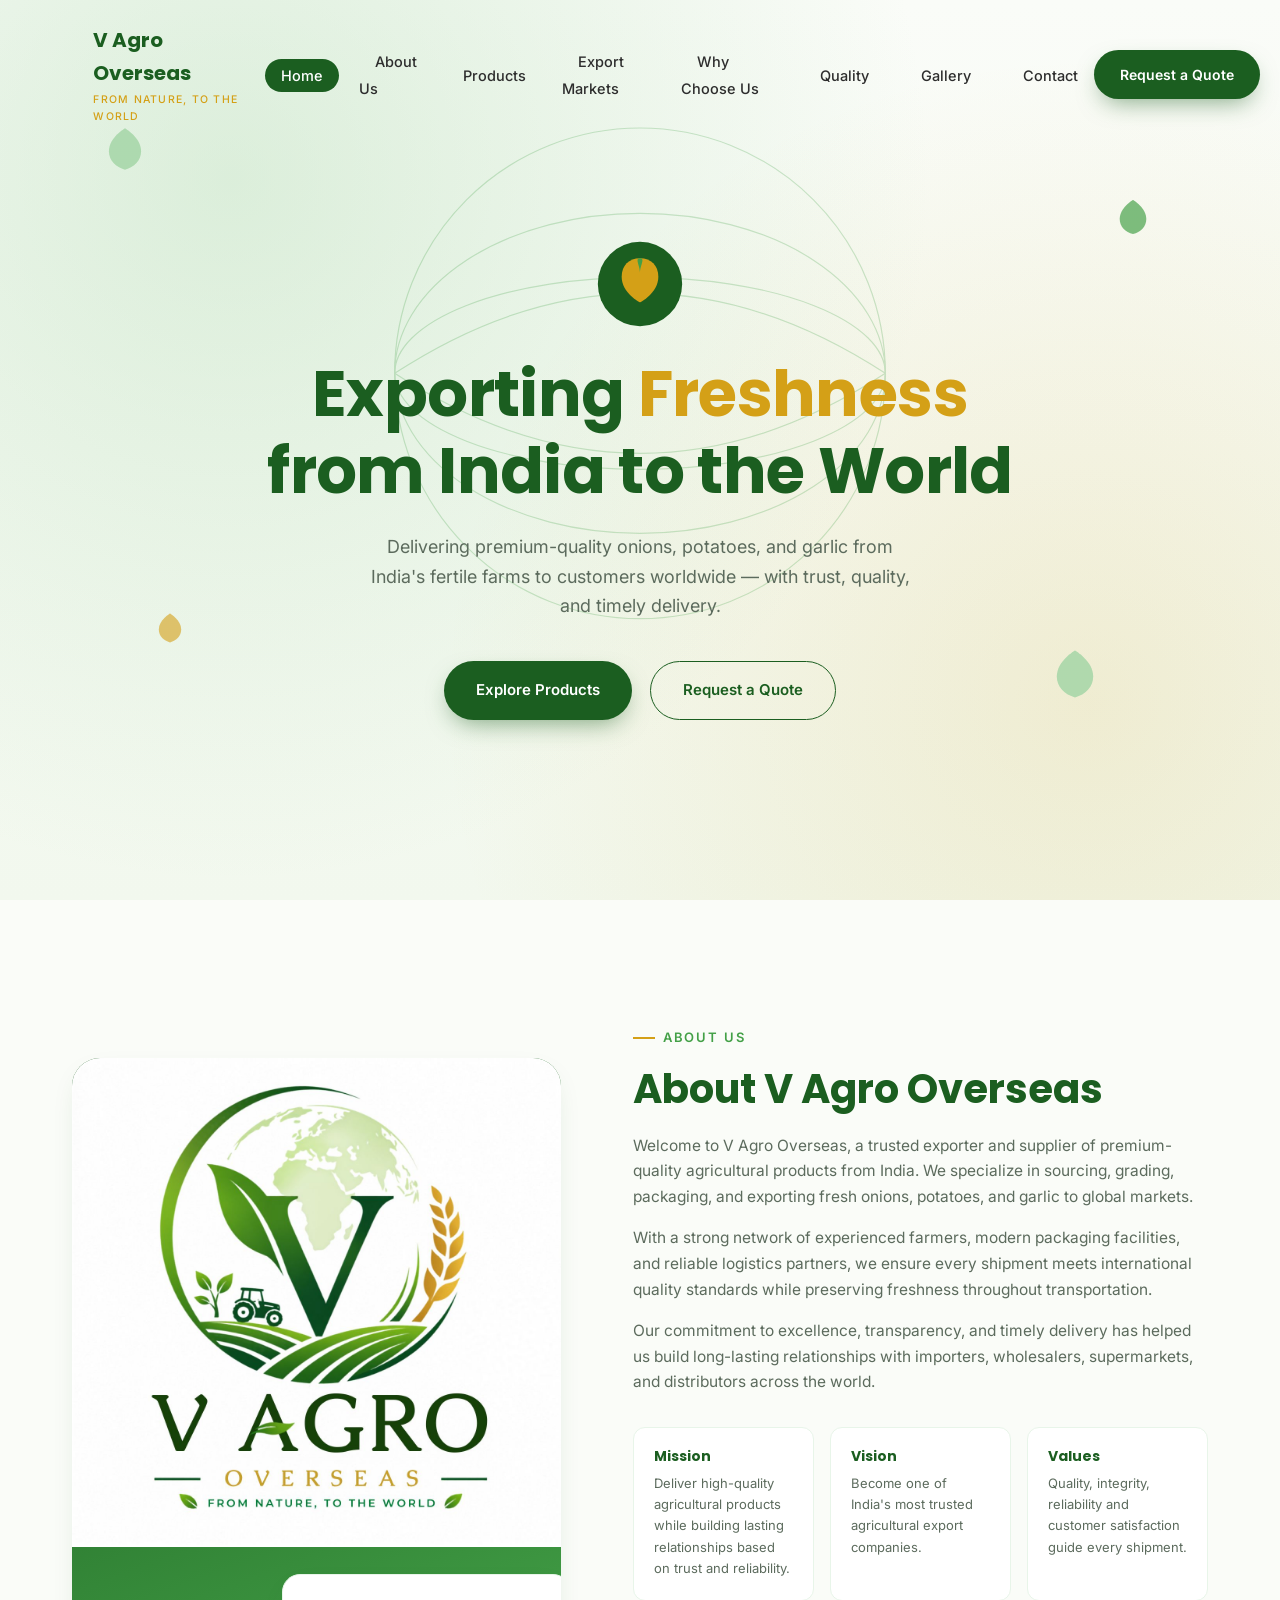
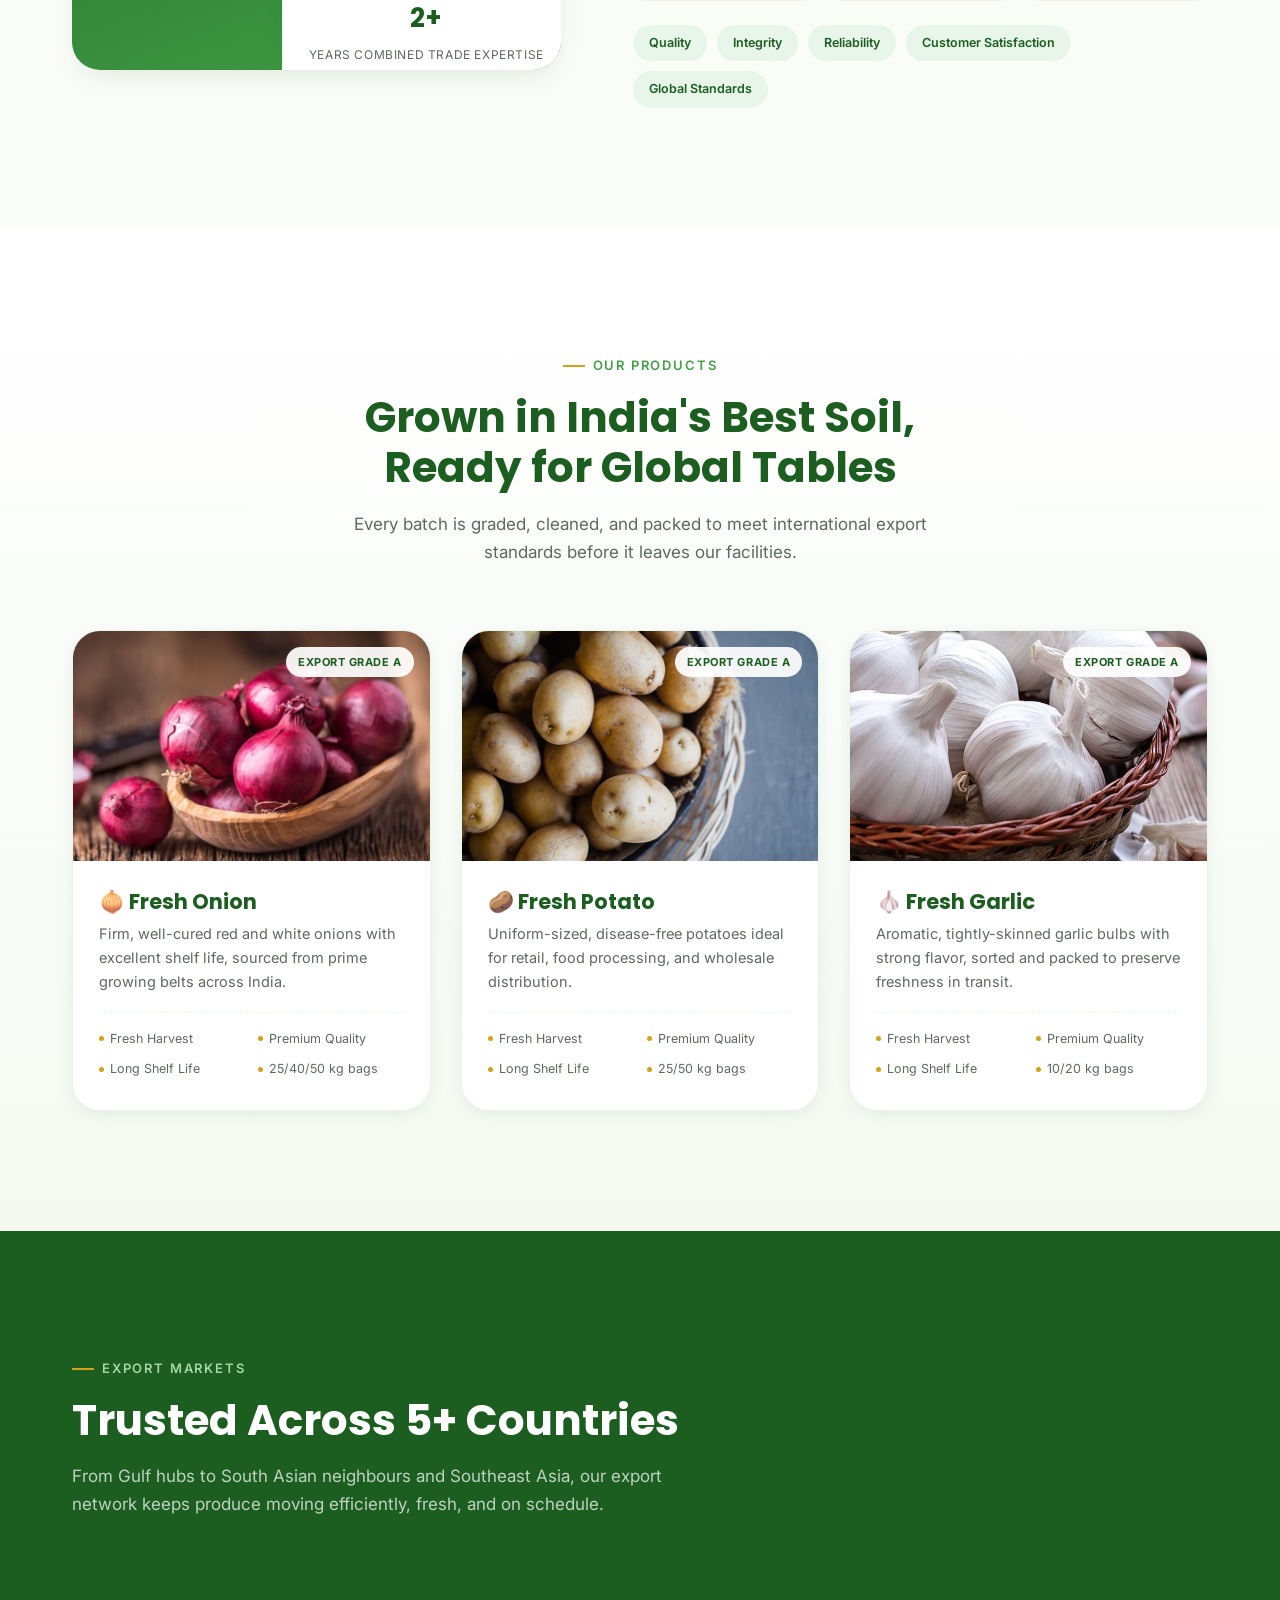
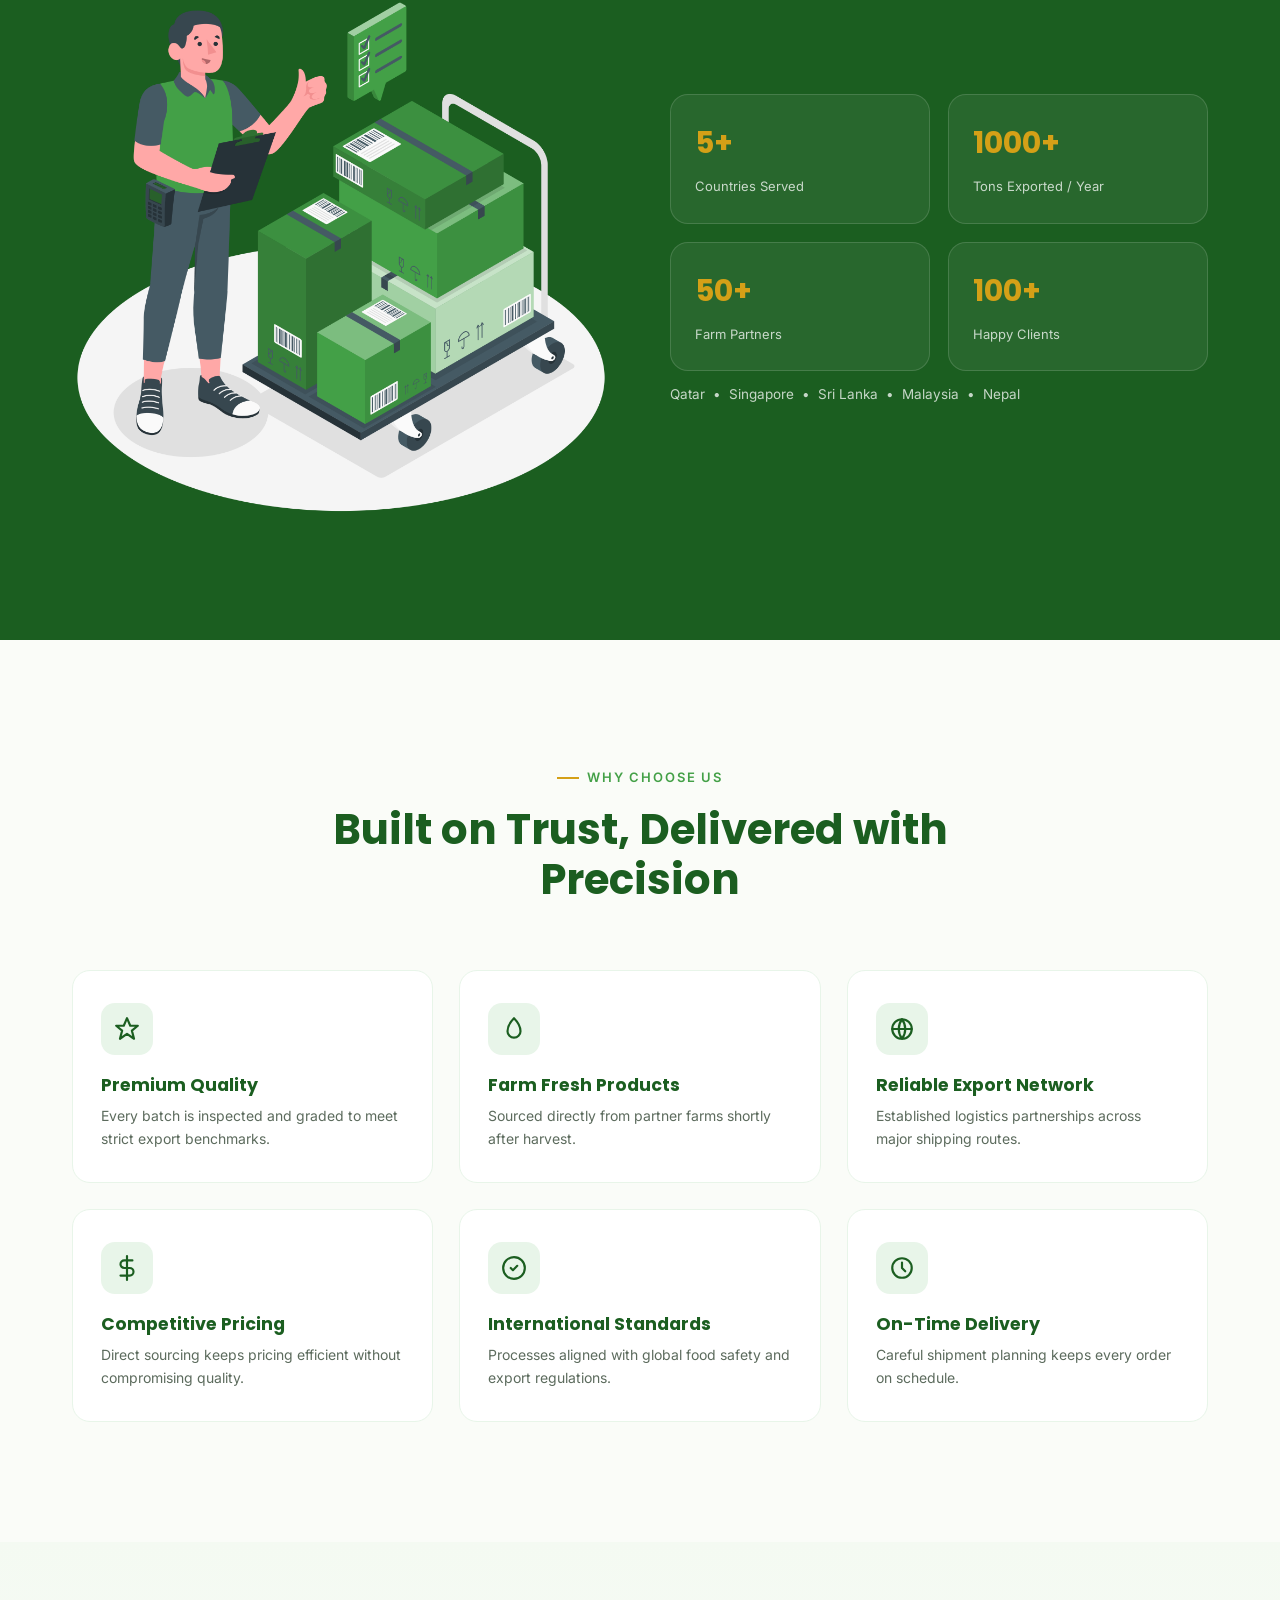
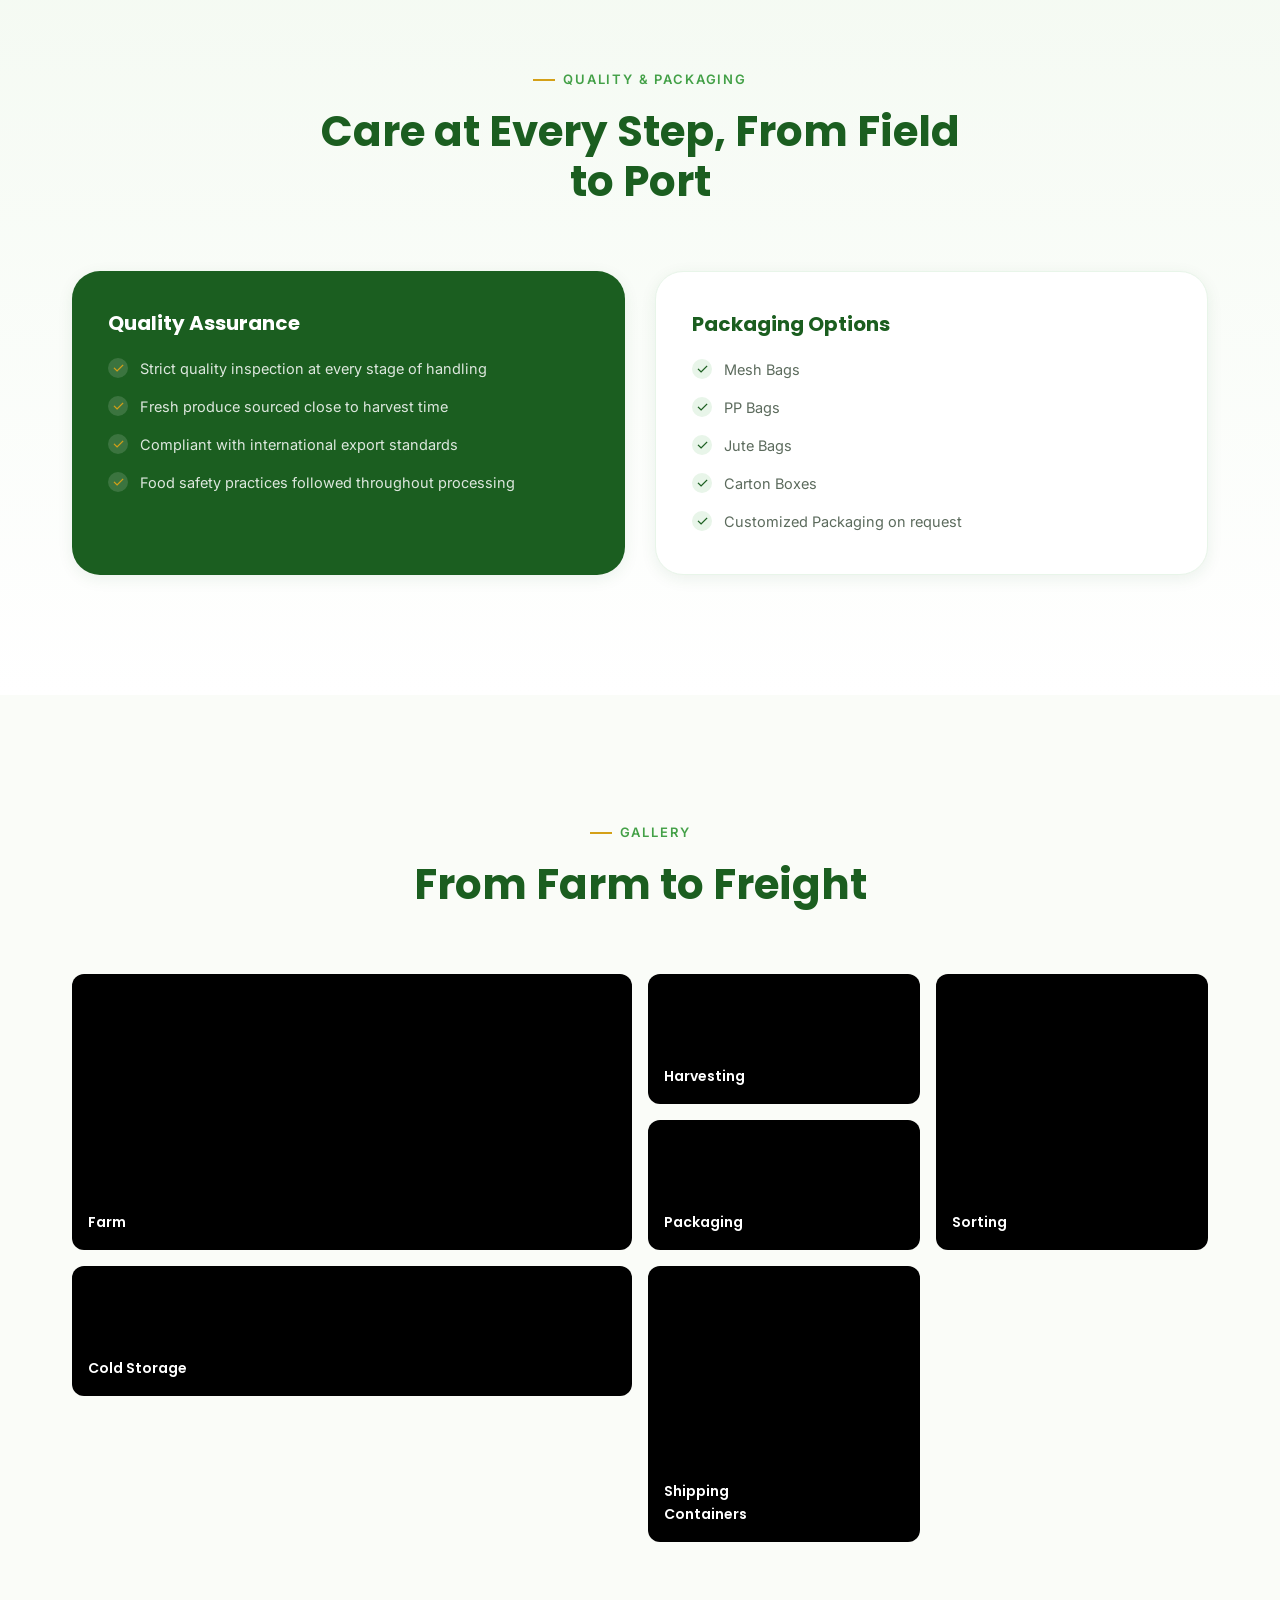
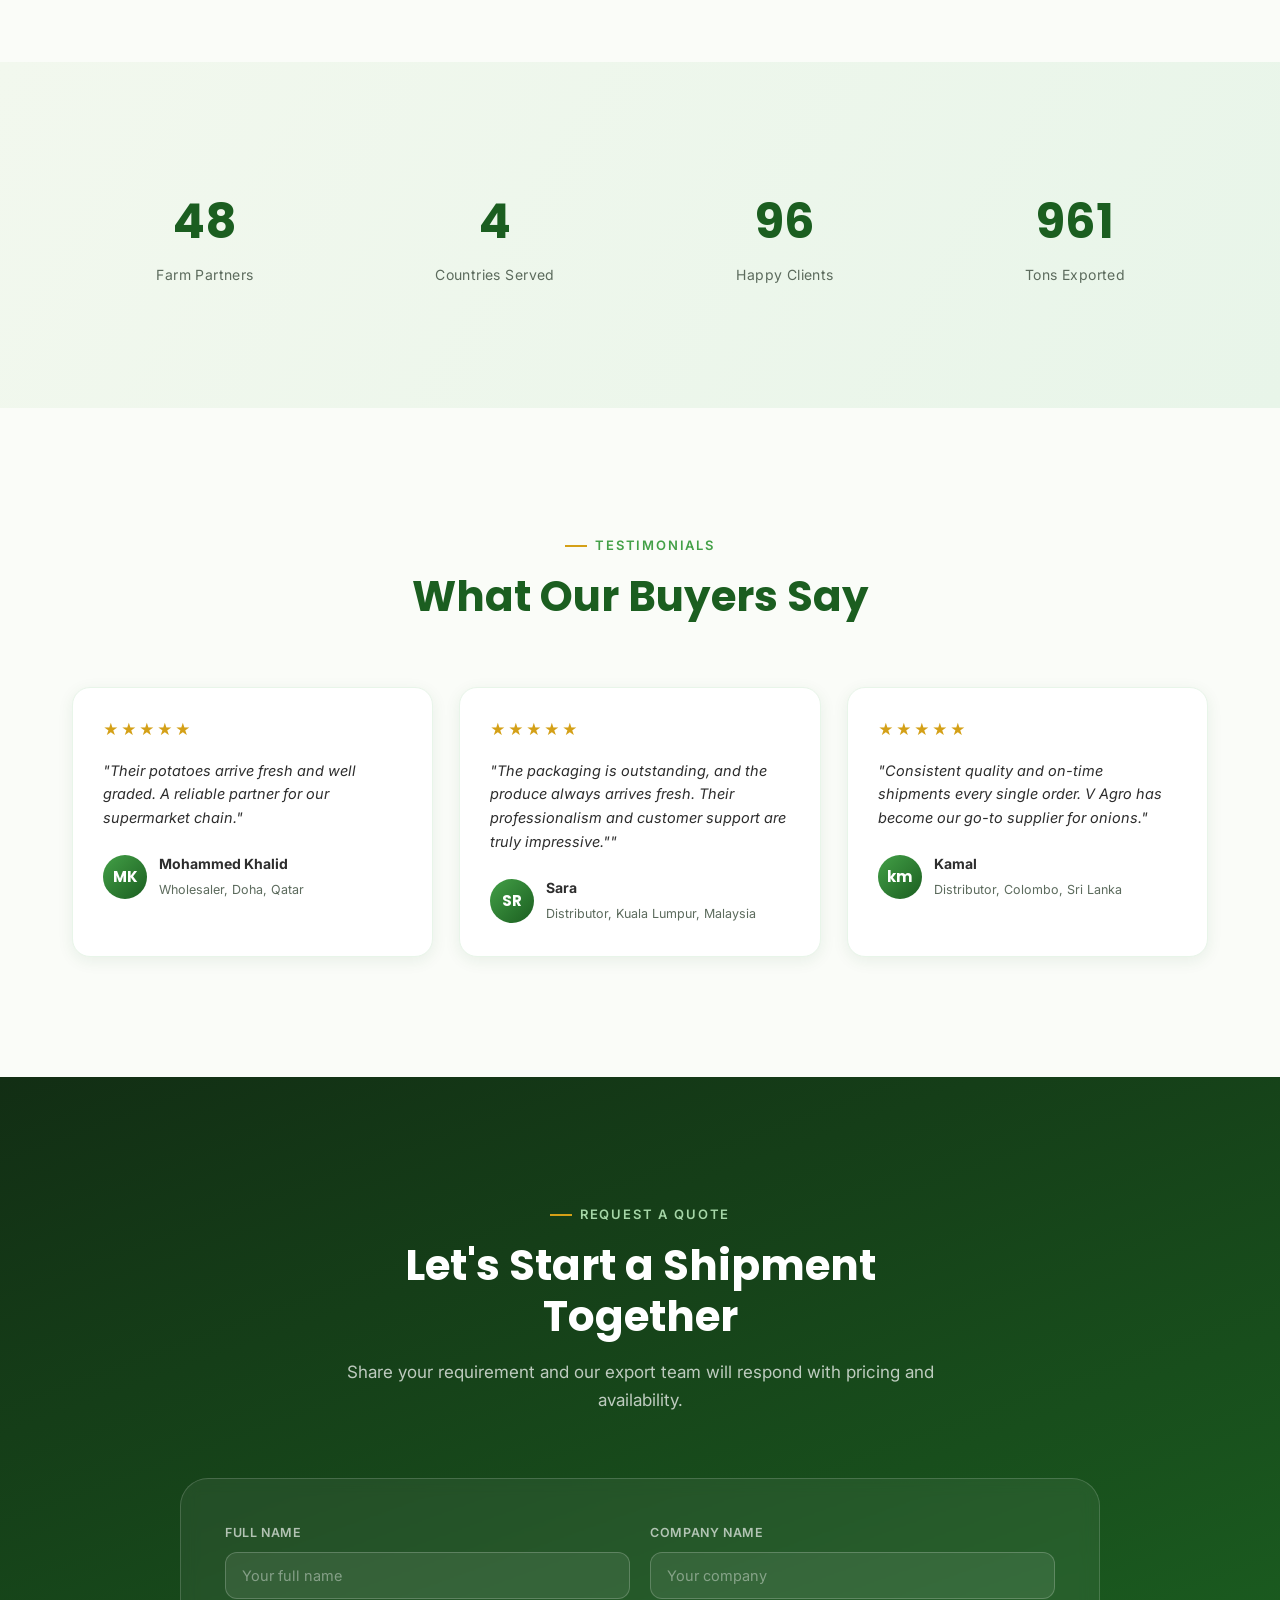
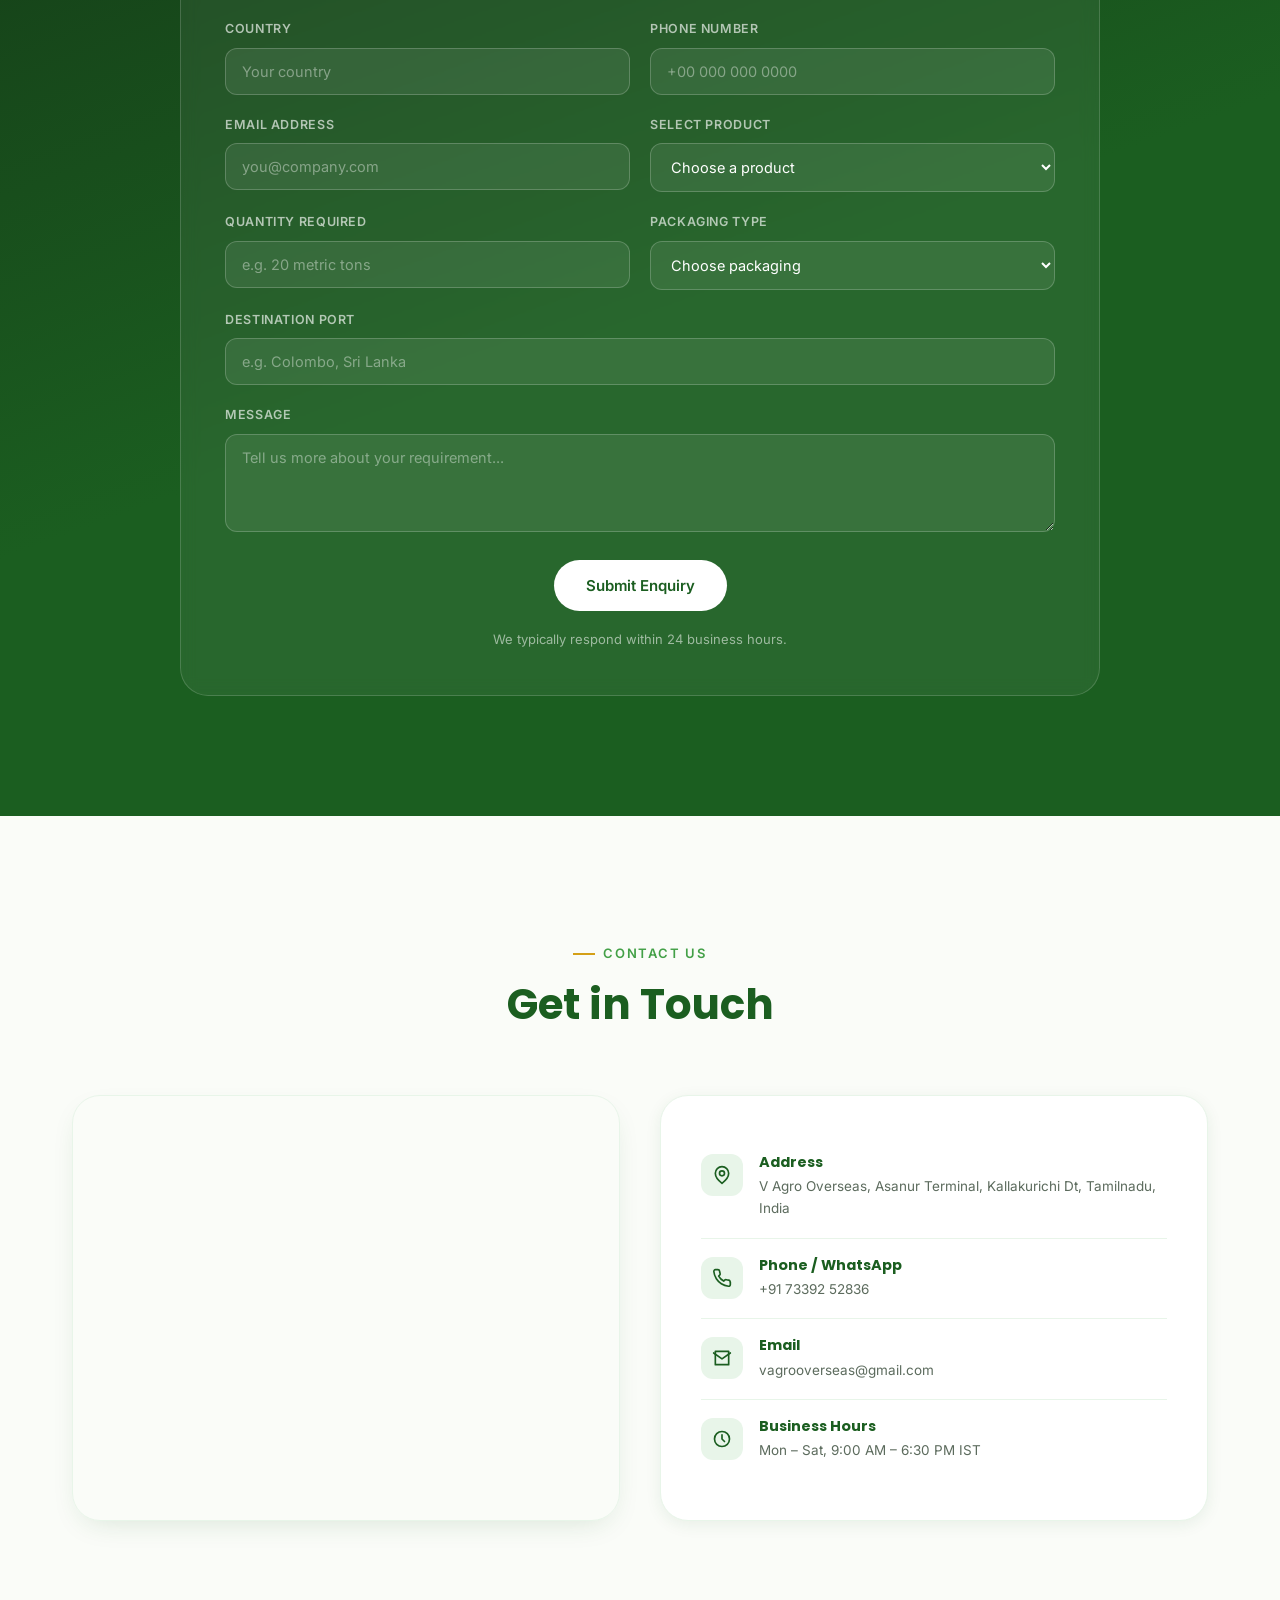
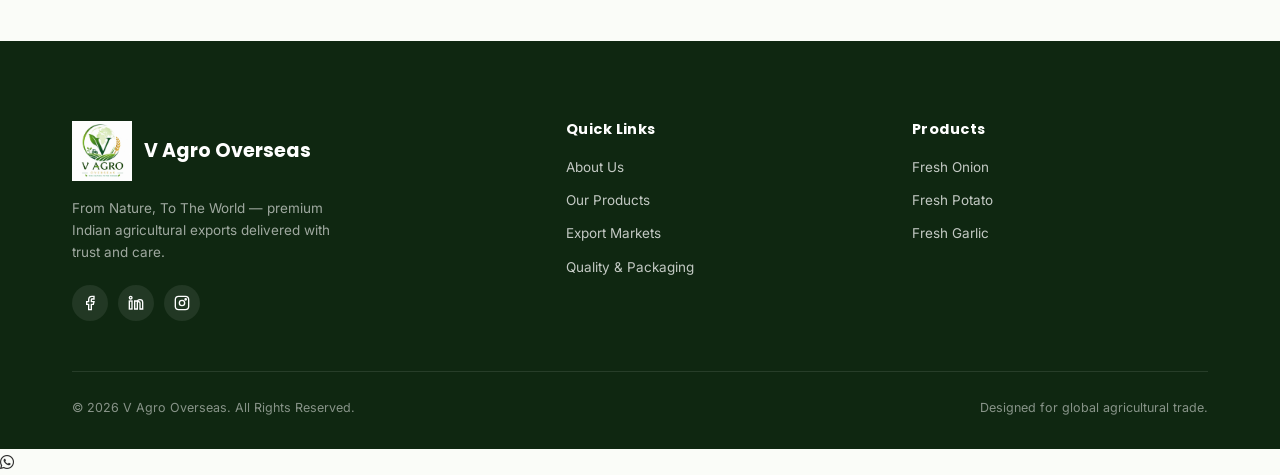
==== commit 521cbcf0: "Update index.html" ====
--- a/index.html
+++ b/index.html
@@ -13,6 +13,9 @@
     <link
         href="https://fonts.googleapis.com/css2?family=Poppins:wght@500;600;700;800&family=Inter:wght@400;500;600;700&display=swap"
         rel="stylesheet">
+
+        <link rel="stylesheet"
+href="https://cdnjs.cloudflare.com/ajax/libs/font-awesome/6.7.2/css/all.min.css">
     
     
 </head>
@@ -23,13 +26,7 @@
     <header id="siteHeader">
         <nav>
             <a href="#home" class="logo">
-                <svg class="logo-mark" viewBox="0 0 48 48" fill="none">
-                    <circle cx="24" cy="24" r="23" fill="#1B5E20" />
-                    <path d="M24 34C24 34 14 29 14 20C14 14 18 10 24 10C30 10 34 14 34 20C34 29 24 34 24 34Z"
-                        fill="#D4A017" />
-                    <path d="M24 34C24 34 24 24 24 18C24 14 21 10 24 10C27 10 24 14 24 18C24 24 24 34 24 34Z"
-                        fill="#43A047" />
-                </svg>
+                <img src="image/v_agro.jpg-removebg-preview.png" alt="" width="70">
                 <span>V Agro Overseas<span class="logo-sub">From Nature, To The World</span></span>
             </a>
             <ul class="nav-links">
@@ -48,6 +45,7 @@
             </div>
         </nav>
     </header>
+    
 
     <!-- ================= HERO ================= -->
     <section class="hero" id="home">
@@ -336,23 +334,26 @@
                 <h2>From Farm to Freight</h2>
             </div>
             <div class="gallery-grid">
-                <div class="gtile g1 reveal zoom" style="--tint:linear-gradient(160deg,#3E7C3F,#1B5E20);">
-                    <span>Farm</span></div>
-                <div class="gtile g2 reveal zoom" style="--tint:linear-gradient(160deg,#7A9B4E,#4C6B2A);">
-                    <span>Harvesting</span></div>
-                <div class="gtile g3 reveal zoom" style="--tint:linear-gradient(160deg,#B8862F,#8A5F1E);">
-                    <span>Sorting</span></div>
-                <div class="gtile g4 reveal zoom" style="--tint:linear-gradient(160deg,#5D8F63,#2F5E33);">
-                    <span>Packaging</span></div>
-                <div class="gtile g5 reveal zoom" style="--tint:linear-gradient(160deg,#3D6E9C,#1F3F5C);"><span>Cold
-                        Storage</span></div>
-                <div class="gtile g6 reveal zoom" style="--tint:linear-gradient(160deg,#43A047,#1B5E20);"><span>Shipping
-                        Containers</span></div>
-                <div class="gtile g7 reveal zoom" style="--tint:linear-gradient(160deg,#9C7A3D,#6B4F21);">
-                    <span>Loading</span></div>
-                <div class="gtile g8 reveal zoom" style="--tint:linear-gradient(160deg,#4E6B4F,#28361F);">
-                    <span>Warehouse</span></div>
-            </div>
+                <div class="gtile g1 reveal zoom">
+                      <span>Farm</span>
+                    <img src="image/gallery_farm.png" alt="V Agro Onion and Garlic Farm in India">
+                  </div>
+                <div class="gtile g2 reveal zoom">
+                    <span>Harvesting</span>
+                 <img src="image/gallery_harvesting.png" alt="Farmers harvesting fresh Indian red onions"></div>
+                <div class="gtile g3 reveal zoom">
+                    <span>Sorting</span>
+                 <img src="image/gallery_sorting.png" alt="Workers sorting and grading garlic bulbs"></div>
+                <div class="gtile g4 reveal zoom">
+                    <span>Packaging</span>
+                 <img src="image/gallery_packaging.png" alt="Red onions packed in mesh bags for export"></div>
+                <div class="gtile g5 reveal zoom"><span>Cold
+                        Storage</span>
+                     <img src="image/gallery_cold_storage.png" alt="Organized cold storage warehouse for fresh produce"></div>
+                <div class="gtile g6 reveal zoom"><span>Shipping
+                        Containers</span>
+                     <img src="image/gallery_shipping.png" alt="Shipping cargo containers loaded at port"></div>
+                
         </div>
     </section>
 
@@ -452,7 +453,7 @@
                             </select>
                         </div>
                         <div class="form-field full"><label>Destination Port</label><input type="text"
-                                placeholder="e.g. Jebel Ali Port, UAE"></div>
+                                placeholder="e.g. Colombo, Sri Lanka"></div>
                         <div class="form-field full"><label>Message</label><textarea rows="4"
                                 placeholder="Tell us more about your requirement..."></textarea></div>
                     </div>
@@ -481,8 +482,16 @@
             </div>
             <div class="contact-grid">
                 <div class="map-frame reveal left">
-                    <iframe src="https://www.google.com/maps?q=Nashik,Maharashtra,India&output=embed" loading="lazy"
-                        referrerpolicy="no-referrer-when-downgrade" title="V Agro Overseas location"></iframe>
+              <iframe
+    src="https://maps.google.com/maps?q=V%20Agro%20Overseas,%20Asanur%20Terminal,%20Kallakurichi%20Dt,%20Tamilnadu,%20India&t=&z=15&ie=UTF8&iwloc=B&output=embed"
+    width="100%"
+    height="450"
+    style="border:0;"
+    allowfullscreen=""
+    loading="lazy"
+    referrerpolicy="no-referrer-when-downgrade"
+    title="V Agro Overseas Location">
+</iframe>
                 </div>
                 <div class="contact-card reveal right">
                     <div class="contact-row">
@@ -493,7 +502,8 @@
                             </svg></div>
                         <div>
                             <h4>Address</h4>
-                            <p>V Agro Overseas, Agri Export Zone, Nashik, Maharashtra, India</p>
+                            <p>V Agro Overseas, Asanur Terminal, Kallakurichi Dt,
+Tamilnadu, India</p>
                         </div>
                     </div>
                     <div class="contact-row">
@@ -504,7 +514,7 @@
                             </svg></div>
                         <div>
                             <h4>Phone / WhatsApp</h4>
-                            <p>+91 98765 43210</p>
+                            <p>+91 73392 52836</p>
                         </div>
                     </div>
                     <div class="contact-row">
@@ -515,7 +525,7 @@
                             </svg></div>
                         <div>
                             <h4>Email</h4>
-                            <p>export@vagrooverseas.com</p>
+                            <p>vagrooverseas@gmail.com</p>
                         </div>
                     </div>
                     <div class="contact-row">
@@ -540,27 +550,21 @@
             <div class="footer-grid">
                 <div>
                     <div class="footer-logo">
-                        <svg width="36" height="36" viewBox="0 0 48 48" fill="none">
-                            <circle cx="24" cy="24" r="23" fill="#1B5E20" />
-                            <path d="M24 34C24 34 14 29 14 20C14 14 18 10 24 10C30 10 34 14 34 20C34 29 24 34 24 34Z"
-                                fill="#D4A017" />
-                            <path d="M24 34C24 34 24 24 24 18C24 14 21 10 24 10C27 10 24 14 24 18C24 24 24 34 24 34Z"
-                                fill="#43A047" />
-                        </svg>
+                        <img src="image/v agro.jpg.jpeg" alt="" width="60" >
                         V Agro Overseas
                     </div>
                     <p class="footer-tagline">From Nature, To The World — premium Indian agricultural exports delivered
                         with trust and care.</p>
                     <div class="social-row">
-                        <a href="#" aria-label="Facebook"><svg viewBox="0 0 24 24" fill="none" stroke-width="2">
+                        <a href="#" aria-label="Facebook" target="_blank"><svg viewBox="0 0 24 24" fill="none" stroke-width="2">
                                 <path d="M18 2h-3a5 5 0 00-5 5v3H7v4h3v8h4v-8h3l1-4h-4V7a1 1 0 011-1h3z" />
                             </svg></a>
-                        <a href="#" aria-label="LinkedIn"><svg viewBox="0 0 24 24" fill="none" stroke-width="2">
+                        <a href="#" aria-label="LinkedIn" target="_blank"><svg viewBox="0 0 24 24" fill="none" stroke-width="2">
                                 <rect x="2" y="9" width="4" height="12" />
                                 <circle cx="4" cy="4" r="2" />
                                 <path d="M10 9h4v2a4 4 0 018 0v10h-4v-9a2 2 0 00-4 0v9h-4z" />
                             </svg></a>
-                        <a href="#" aria-label="Instagram"><svg viewBox="0 0 24 24" fill="none" stroke-width="2">
+                        <a href="https://www.instagram.com/vagrooverseas?utm_source=qr&igsh=bHZydTNuOWYzbHc=" aria-label="Instagram" target="_blank"><svg viewBox="0 0 24 24" fill="none" stroke-width="2">
                                 <rect x="2" y="2" width="20" height="20" rx="5" />
                                 <circle cx="12" cy="12" r="4" />
                                 <circle cx="17.5" cy="6.5" r="1" />
@@ -585,21 +589,13 @@
                        
                     </ul>
                 </div>
-                <!-- <div class="footer-col">
-                    <h4>Stay Updated</h4>
-                    <p class="footer-tagline" style="margin-bottom:14px;">Subscribe for export updates and market
-                        insights.</p>
-                    <div class="newsletter">
-                        <input type="email" placeholder="Your email">
-                        <button type="button">Join</button>
-                    </div>
-                </div> -->
             </div>
             <div class="footer-bottom">
                 <span>© 2026 V Agro Overseas. All Rights Reserved.</span>
                 <span>Designed for global agricultural trade.</span>
             </div>
         </div>
+       
     </footer>
 
     <script>
@@ -663,27 +659,6 @@
         }, { threshold: 0.5 });
         counters.forEach(c => counterIO.observe(c));
 
-        // Orbit nodes (export markets)
-        const countries = [
-            "UAE", "Saudi Arabia", "Qatar", "Kuwait", "Oman", "Bahrain",
-            "Malaysia", "Singapore", "Sri Lanka", "Bangladesh", "Nepal"
-        ];
-        const orbitWrap = document.getElementById('orbitWrap');
-        if (orbitWrap) {
-            const radiusPct = 44;
-            countries.forEach((name, i) => {
-                const angle = (i / countries.length) * 2 * Math.PI - Math.PI / 2;
-                const x = 50 + radiusPct * Math.cos(angle);
-                const y = 50 + radiusPct * Math.sin(angle);
-                const node = document.createElement('div');
-                node.className = 'node';
-                node.style.left = x + '%';
-                node.style.top = y + '%';
-                node.style.animationDelay = (i * 0.15) + 's';
-                node.innerHTML = name + '<span class="pulse" style="animation-delay:' + (i * 0.2) + 's"></span>';
-                orbitWrap.appendChild(node);
-            });
-        }
 
         // Quote form submit
         const quoteForm = document.getElementById('quoteForm');
@@ -714,6 +689,12 @@
             });
         });
     </script>
+    <!-- WhatsApp Floating Button -->
+<a href="https://wa.me/917339252836?text=Hello%20V%20Agro%20Overseas,%20I%20would%20like%20to%20know%20more%20about%20your%20products."
+   class="whatsapp-float"
+   target="_blank">
+    <i class="fab fa-whatsapp"></i>
+</a>
 
 </body>
 
--- a/style.css
+++ b/style.css
@@ -20,7 +20,13 @@
             margin: 0;
             padding: 0;
             box-sizing: border-box;
-        }
+           
+        }
+        html,
+body{
+    width:100%;
+    overflow-x:hidden;
+}
 
         html {
             scroll-behavior: smooth;
@@ -337,6 +343,8 @@
 
         /* ---------- Hero ---------- */
         .hero {
+             width: 100%;
+    max-width: 100%;
             position: relative;
             min-height: 100vh;
             display: flex;
@@ -1468,4 +1476,4 @@
                 height: 52px;
                 font-size: 9.5px;
             }
-        }+        }
